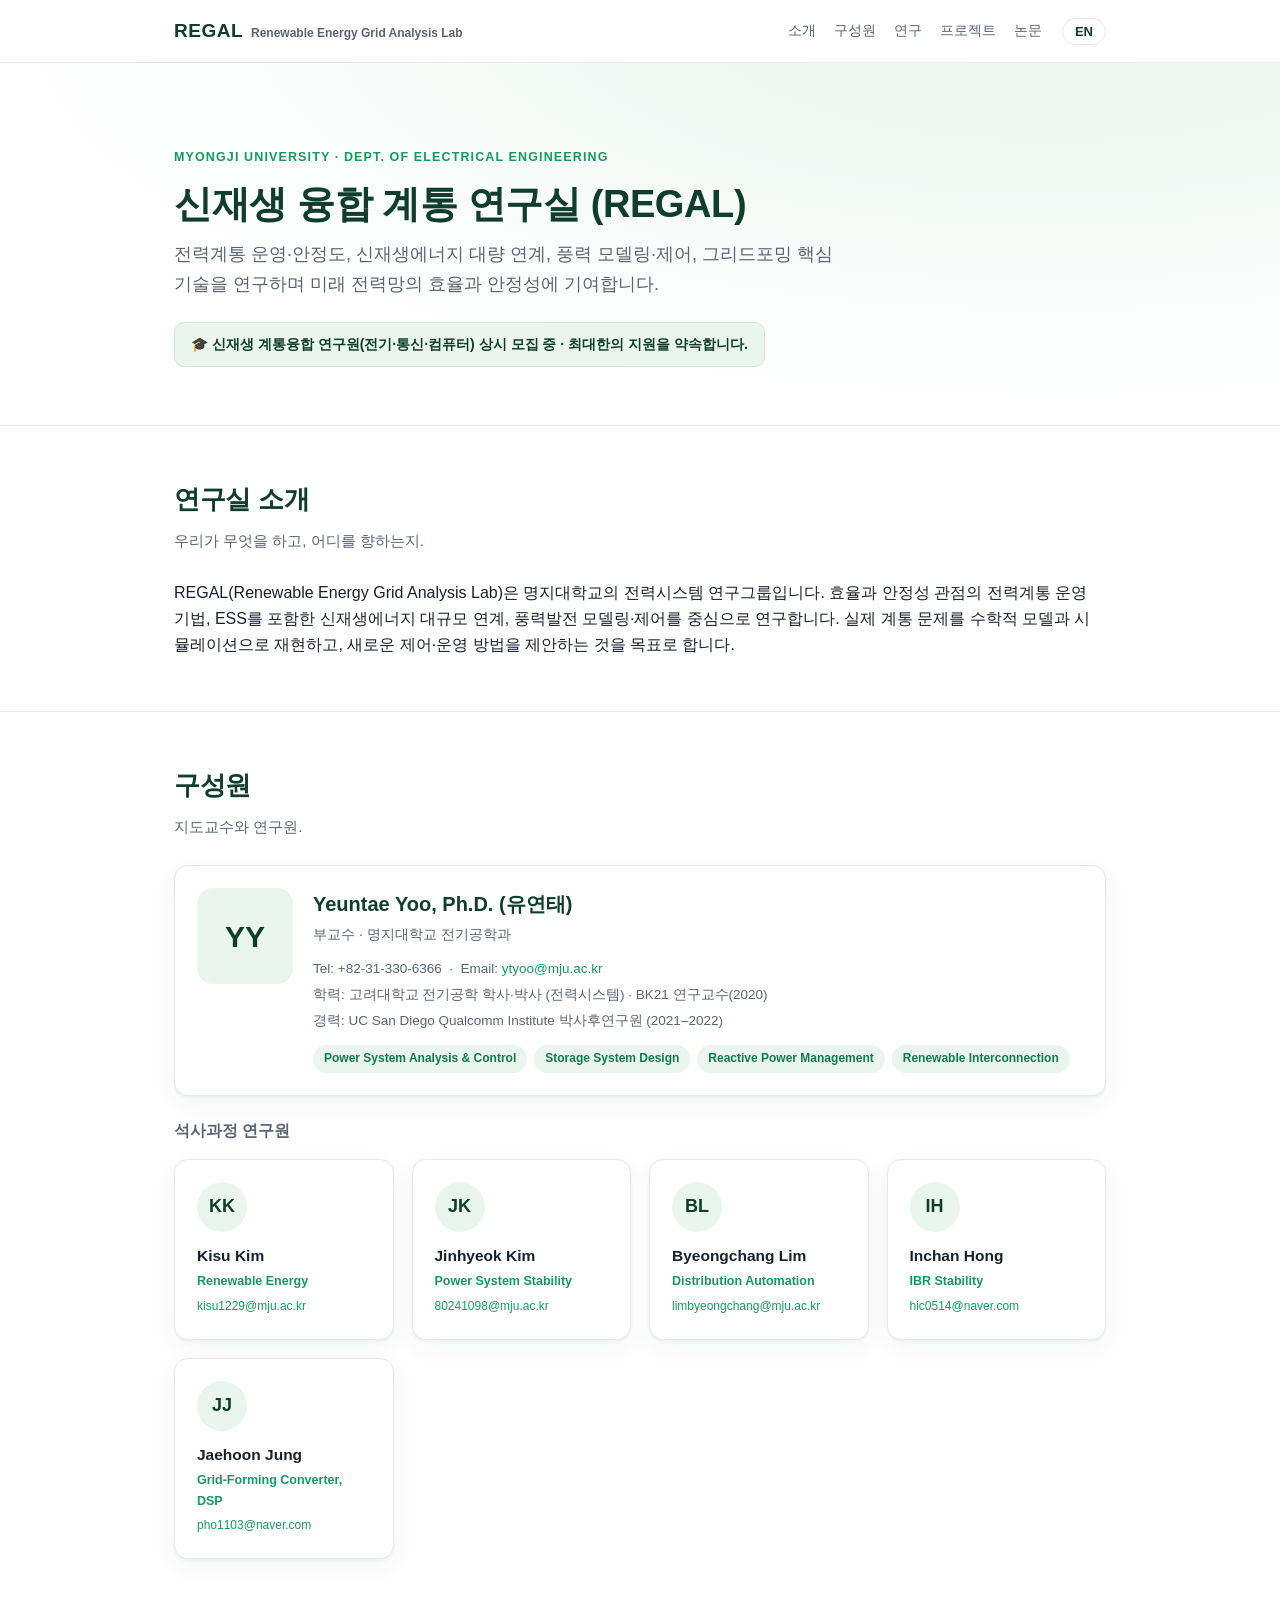
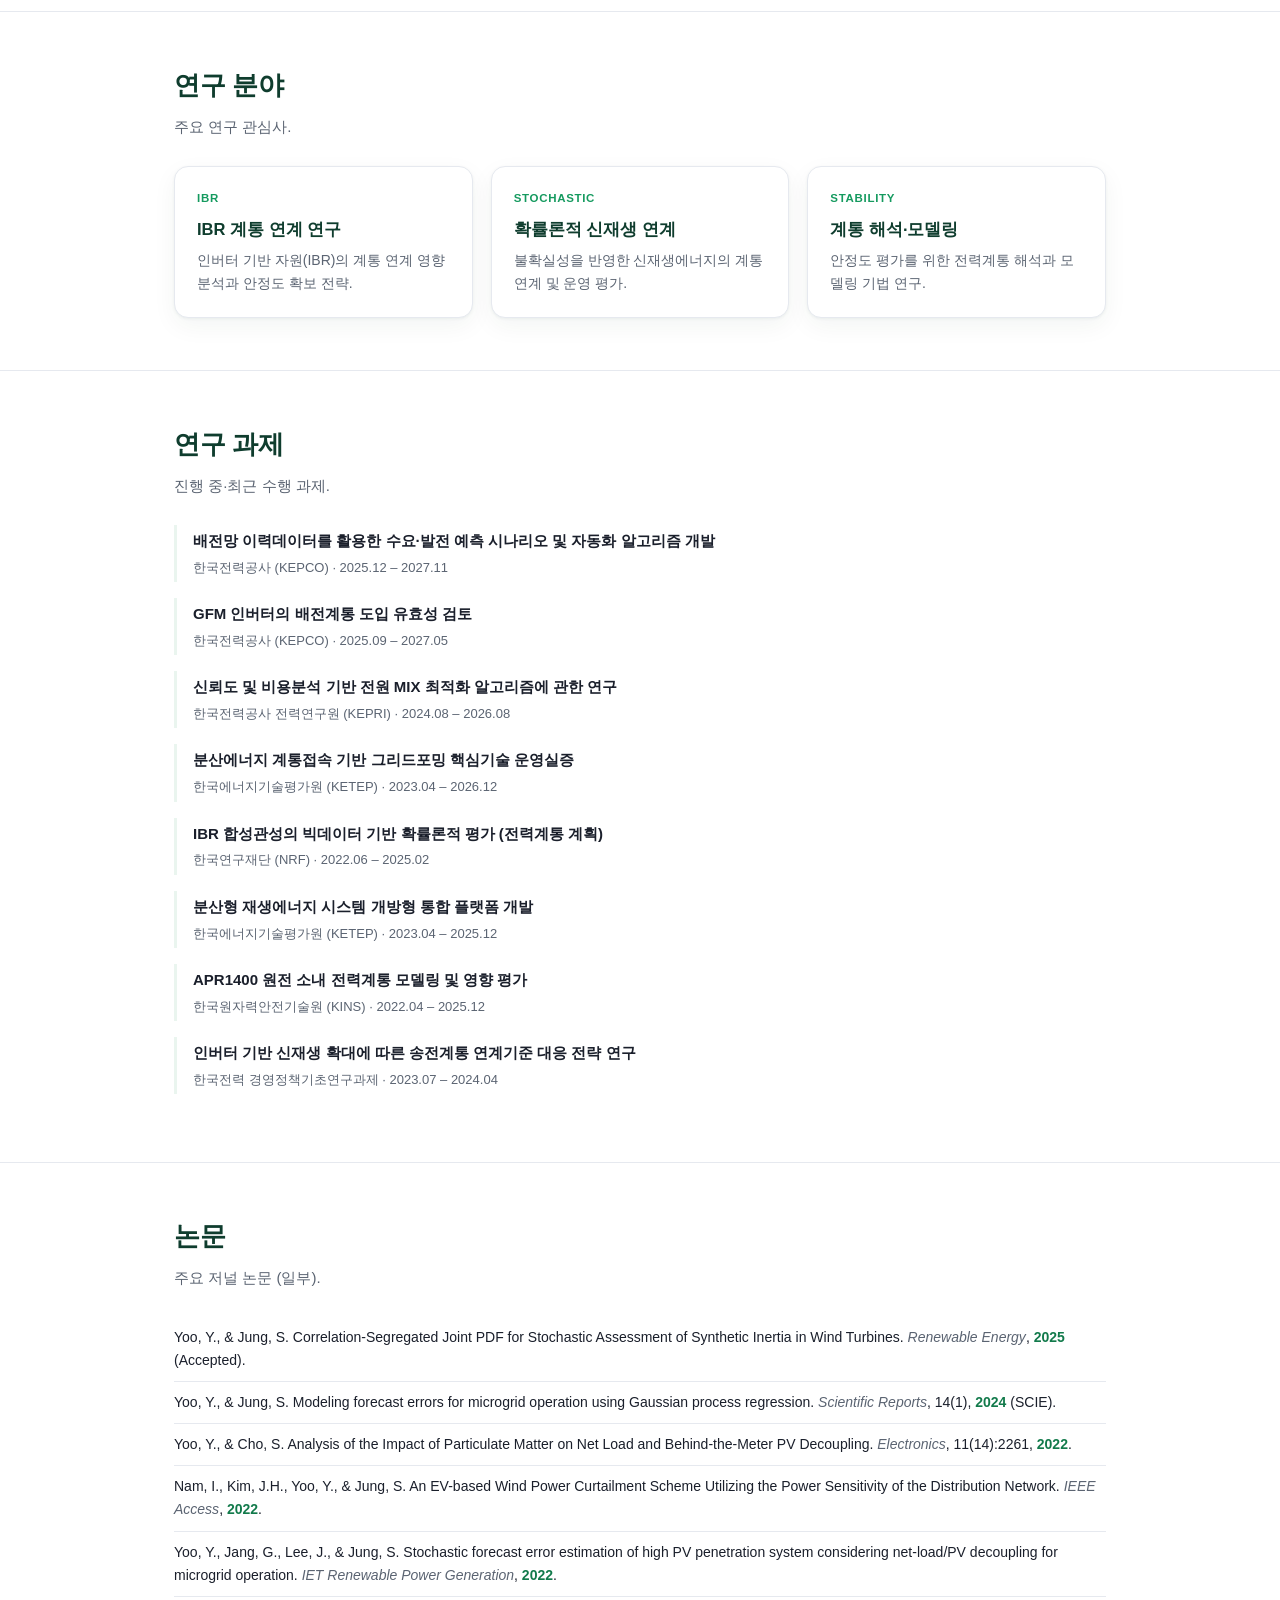
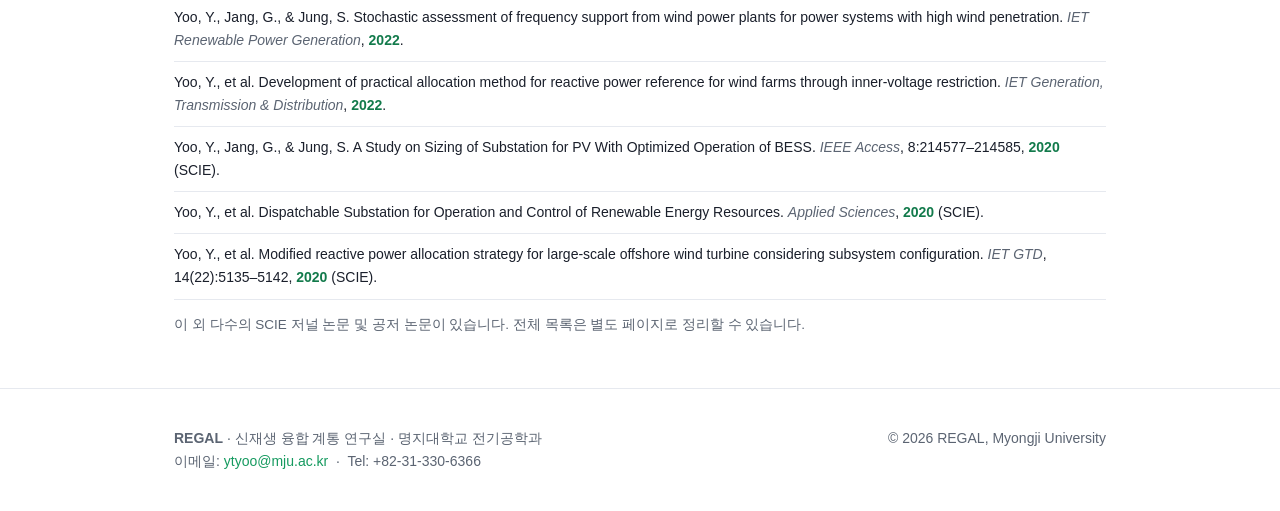
==== index.html @ fab3a069 "Add files via upload" ====
<!DOCTYPE html>
<html lang="ko">
<head>
<meta charset="UTF-8">
<meta name="viewport" content="width=device-width, initial-scale=1.0">
<title>REGAL · Renewable Energy Grid Analysis Lab</title>
<meta name="description" content="Renewable Energy Grid Analysis Laboratory (REGAL), Myongji University — power system stability, renewable integration, grid-forming converters.">
<style>
  :root{
    --bg:#ffffff; --fg:#1a1f2b; --muted:#5b6472; --line:#e6e9ef;
    --brand:#0f3d2e; --brand2:#127a4b; --brand-soft:#eaf5ef; --accent:#159a5f;
    --card:#ffffff; --shadow:0 1px 3px rgba(15,61,46,.06),0 8px 24px rgba(15,61,46,.05);
    --max:980px;
  }
  *{box-sizing:border-box;margin:0;padding:0}
  html{scroll-behavior:smooth}
  body{font-family:-apple-system,BlinkMacSystemFont,"Segoe UI","Noto Sans KR",Roboto,sans-serif;
    color:var(--fg);background:var(--bg);line-height:1.65;-webkit-font-smoothing:antialiased}
  a{color:var(--accent);text-decoration:none}
  a:hover{text-decoration:underline}
  .wrap{max-width:var(--max);margin:0 auto;padding:0 24px}

  header{position:sticky;top:0;z-index:20;background:rgba(255,255,255,.92);
    backdrop-filter:saturate(180%) blur(10px);border-bottom:1px solid var(--line)}
  .nav{display:flex;align-items:center;gap:20px;height:62px}
  .brand{font-weight:800;color:var(--brand);font-size:19px;letter-spacing:.5px;margin-right:auto}
  .brand small{font-weight:600;color:var(--muted);font-size:12px;letter-spacing:0;margin-left:8px}
  .nav a.link{color:var(--muted);font-size:14px;font-weight:500}
  .nav a.link:hover{color:var(--brand);text-decoration:none}
  .langbtn{border:1px solid var(--line);background:#fff;border-radius:20px;
    padding:5px 12px;font-size:13px;font-weight:700;color:var(--brand);cursor:pointer}
  .langbtn:hover{background:var(--brand-soft)}
  .menu-links{display:flex;gap:18px;align-items:center}
  @media(max-width:720px){.menu-links{display:none}.brand small{display:none}}

  .hero{padding:80px 0 58px;background:
     radial-gradient(1100px 420px at 82% -60px,var(--brand-soft),transparent)}
  .hero h1{font-size:38px;line-height:1.18;letter-spacing:-.4px;color:var(--brand);margin-bottom:14px}
  .hero p.lead{font-size:18px;color:var(--muted);max-width:660px}
  .hero .kicker{display:inline-block;font-size:12.5px;font-weight:800;letter-spacing:.09em;
    text-transform:uppercase;color:var(--accent);margin-bottom:14px}
  .recruit{margin-top:22px;display:inline-block;background:var(--brand-soft);color:var(--brand);
    border:1px solid #cfe8db;border-radius:10px;padding:10px 16px;font-size:14px;font-weight:600}

  section{padding:52px 0;border-top:1px solid var(--line)}
  section h2{font-size:26px;letter-spacing:-.3px;color:var(--brand);margin-bottom:8px}
  section .sub{color:var(--muted);margin-bottom:26px;font-size:15px}

  .grid{display:grid;gap:18px}
  .card{background:var(--card);border:1px solid var(--line);border-radius:14px;
    padding:22px;box-shadow:var(--shadow)}

  /* Professor */
  .prof{display:grid;grid-template-columns:96px 1fr;gap:20px;align-items:start}
  .prof .ava{width:96px;height:96px;border-radius:16px;background:var(--brand-soft);
    display:flex;align-items:center;justify-content:center;font-weight:800;color:var(--brand);font-size:30px}
  .prof h3{font-size:20px;color:var(--brand)}
  .prof .pos{color:var(--muted);font-size:14px;margin:2px 0 10px}
  .prof .meta{font-size:13.5px;color:var(--muted);line-height:1.9}
  .chips{margin-top:12px;display:flex;flex-wrap:wrap;gap:7px}
  .chip{font-size:12px;background:var(--brand-soft);color:var(--brand2);border-radius:20px;padding:4px 11px;font-weight:600}
  @media(max-width:560px){.prof{grid-template-columns:1fr}}

  /* Members */
  .members{grid-template-columns:repeat(auto-fill,minmax(200px,1fr))}
  .mcard .av{width:50px;height:50px;border-radius:50%;background:var(--brand-soft);
    display:flex;align-items:center;justify-content:center;font-weight:700;color:var(--brand);font-size:18px;margin-bottom:11px}
  .mcard .name{font-weight:700;font-size:15.5px}
  .mcard .role{color:var(--accent);font-size:12.5px;margin-top:3px;font-weight:600}
  .mcard .mail{font-size:12px;color:var(--muted);margin-top:5px;word-break:break-all}

  /* Research */
  .research{grid-template-columns:repeat(auto-fill,minmax(280px,1fr))}
  .rc .tag{font-size:11.5px;font-weight:800;color:var(--accent);text-transform:uppercase;letter-spacing:.06em}
  .rc h3{font-size:16.5px;margin:8px 0 6px;color:var(--brand)}
  .rc p{font-size:14px;color:var(--muted)}

  /* Projects */
  .proj{border-left:3px solid var(--brand-soft);padding:4px 0 4px 16px;margin-bottom:16px}
  .proj:hover{border-left-color:var(--accent)}
  .proj .t{font-weight:600;font-size:15px}
  .proj .m{font-size:13px;color:var(--muted);margin-top:3px}

  /* Publications */
  .pub{padding:9px 0;border-bottom:1px solid var(--line);font-size:14px;color:var(--fg)}
  .pub:last-child{border-bottom:none}
  .pub .v{color:var(--muted);font-style:italic}
  .pub .yr{color:var(--brand2);font-weight:700}
  .more{margin-top:14px;font-size:13.5px;color:var(--muted)}

  footer{border-top:1px solid var(--line);padding:38px 0;color:var(--muted);font-size:14px}
  footer .row{display:flex;gap:12px;flex-wrap:wrap;justify-content:space-between}

  [data-en]{display:none}
  html[lang="en"] [data-ko]{display:none}
  html[lang="en"] [data-en]{display:block}
  html[lang="en"] span[data-en],html[lang="en"] a[data-en]{display:inline}
</style>
</head>
<body>
<header>
  <div class="wrap nav">
    <span class="brand">REGAL<small>Renewable Energy Grid Analysis Lab</small></span>
    <nav class="menu-links">
      <a class="link" href="#about"><span data-ko>소개</span><span data-en>About</span></a>
      <a class="link" href="#people"><span data-ko>구성원</span><span data-en>People</span></a>
      <a class="link" href="#research"><span data-ko>연구</span><span data-en>Research</span></a>
      <a class="link" href="#projects"><span data-ko>프로젝트</span><span data-en>Projects</span></a>
      <a class="link" href="#pubs"><span data-ko>논문</span><span data-en>Publications</span></a>
    </nav>
    <button class="langbtn" id="lang" onclick="toggleLang()">EN</button>
  </div>
</header>

<!-- HERO -->
<div class="hero">
  <div class="wrap">
    <span class="kicker">Myongji University · Dept. of Electrical Engineering</span>
    <h1>
      <span data-ko>신재생 융합 계통 연구실 (REGAL)</span>
      <span data-en>Renewable Energy Grid Analysis Lab (REGAL)</span>
    </h1>
    <p class="lead">
      <span data-ko>전력계통 운영·안정도, 신재생에너지 대량 연계, 풍력 모델링·제어, 그리드포밍
        핵심기술을 연구하며 미래 전력망의 효율과 안정성에 기여합니다.</span>
      <span data-en>We advance the efficiency and stability of future power grids through research on
        power-system operation and stability, large-scale renewable integration, wind-farm modeling
        and control, and grid-forming technology.</span>
    </p>
    <div class="recruit">
      <span data-ko>🎓 신재생 계통융합 연구원(전기·통신·컴퓨터) 상시 모집 중 · 최대한의 지원을 약속합니다.</span>
      <span data-en>🎓 We continuously recruit researchers (electrical, telecommunications, computer) and promise maximum support.</span>
    </div>
  </div>
</div>

<!-- ABOUT -->
<section id="about">
  <div class="wrap">
    <h2><span data-ko>연구실 소개</span><span data-en>About REGAL</span></h2>
    <p class="sub" data-ko>우리가 무엇을 하고, 어디를 향하는지.</p>
    <p class="sub" data-en>What we do and where we are headed.</p>
    <p data-ko>REGAL(Renewable Energy Grid Analysis Lab)은 명지대학교의 전력시스템 연구그룹입니다.
      효율과 안정성 관점의 전력계통 운영 기법, ESS를 포함한 신재생에너지 대규모 연계, 풍력발전 모델링·제어를
      중심으로 연구합니다. 실제 계통 문제를 수학적 모델과 시뮬레이션으로 재현하고, 새로운 제어·운영 방법을
      제안하는 것을 목표로 합니다.</p>
    <p data-en>REGAL (Renewable Energy Grid Analysis Lab) is a power-system research group at Myongji
      University. Our research spans power-system operation schemes for efficiency and stability,
      large-scale integration of renewable energy including storage devices (ESS), and wind-farm
      modeling and control. We reproduce real-grid problems through mathematical models and
      simulation and propose new control and operation methods.</p>
  </div>
</section>

<!-- PEOPLE -->
<section id="people">
  <div class="wrap">
    <h2><span data-ko>구성원</span><span data-en>People</span></h2>
    <p class="sub" data-ko>지도교수와 연구원.</p>
    <p class="sub" data-en>Principal investigator and researchers.</p>

    <div class="card" style="margin-bottom:22px">
      <div class="prof">
        <div class="ava">YY</div>
        <div>
          <h3>Yeuntae Yoo, Ph.D. <span data-ko>(유연태)</span></h3>
          <div class="pos"><span data-ko>부교수 · 명지대학교 전기공학과</span><span data-en>Associate Professor · Dept. of Electrical Engineering, Myongji University</span></div>
          <div class="meta">
            Tel: +82-31-330-6366 &nbsp;·&nbsp; Email: <a href="mailto:ytyoo@mju.ac.kr">ytyoo@mju.ac.kr</a><br>
            <span data-ko>학력: 고려대학교 전기공학 학사·박사 (전력시스템) · BK21 연구교수(2020)</span>
            <span data-en>Education: B.S. &amp; Ph.D. in Electrical Engineering (Power Systems), Korea University · Research Professor, BK21 (2020)</span><br>
            <span data-ko>경력: UC San Diego Qualcomm Institute 박사후연구원 (2021–2022)</span>
            <span data-en>Experience: Postdoctoral Researcher, Qualcomm Institute, UC San Diego (2021–2022)</span>
          </div>
          <div class="chips">
            <span class="chip">Power System Analysis &amp; Control</span>
            <span class="chip">Storage System Design</span>
            <span class="chip">Reactive Power Management</span>
            <span class="chip">Renewable Interconnection</span>
          </div>
        </div>
      </div>
    </div>

    <h3 style="font-size:16px;color:var(--muted);margin:6px 0 14px;font-weight:600">
      <span data-ko>석사과정 연구원</span><span data-en>Master's Course Students</span></h3>
    <div class="grid members">
      <div class="card mcard">
        <div class="av">KK</div><div class="name">Kisu Kim</div>
        <div class="role">Renewable Energy</div>
        <div class="mail"><a href="mailto:kisu1229@mju.ac.kr">kisu1229@mju.ac.kr</a></div>
      </div>
      <div class="card mcard">
        <div class="av">JK</div><div class="name">Jinhyeok Kim</div>
        <div class="role">Power System Stability</div>
        <div class="mail"><a href="mailto:80241098@mju.ac.kr">80241098@mju.ac.kr</a></div>
      </div>
      <div class="card mcard">
        <div class="av">BL</div><div class="name">Byeongchang Lim</div>
        <div class="role">Distribution Automation</div>
        <div class="mail"><a href="mailto:limbyeongchang@mju.ac.kr">limbyeongchang@mju.ac.kr</a></div>
      </div>
      <div class="card mcard">
        <div class="av">IH</div><div class="name">Inchan Hong</div>
        <div class="role">IBR Stability</div>
        <div class="mail"><a href="mailto:hic0514@naver.com">hic0514@naver.com</a></div>
      </div>
      <div class="card mcard">
        <div class="av">JJ</div><div class="name">Jaehoon Jung</div>
        <div class="role">Grid-Forming Converter, DSP</div>
        <div class="mail"><a href="mailto:pho1103@naver.com">pho1103@naver.com</a></div>
      </div>
    </div>
  </div>
</section>

<!-- RESEARCH -->
<section id="research">
  <div class="wrap">
    <h2><span data-ko>연구 분야</span><span data-en>Research</span></h2>
    <p class="sub" data-ko>주요 연구 관심사.</p>
    <p class="sub" data-en>Key research interests.</p>
    <div class="grid research">
      <div class="card rc">
        <div class="tag">IBR</div>
        <h3><span data-ko>IBR 계통 연계 연구</span><span data-en>IBR Grid Integration Study</span></h3>
        <p data-ko>인버터 기반 자원(IBR)의 계통 연계 영향 분석과 안정도 확보 전략.</p>
        <p data-en>Impact analysis and stability strategies for inverter-based resource (IBR) grid integration.</p>
      </div>
      <div class="card rc">
        <div class="tag">Stochastic</div>
        <h3><span data-ko>확률론적 신재생 연계</span><span data-en>Stochastic Renewable Integration</span></h3>
        <p data-ko>불확실성을 반영한 신재생에너지의 계통 연계 및 운영 평가.</p>
        <p data-en>Stochastic integration and operational assessment of renewables under uncertainty.</p>
      </div>
      <div class="card rc">
        <div class="tag">Stability</div>
        <h3><span data-ko>계통 해석·모델링</span><span data-en>System Analysis &amp; Modeling</span></h3>
        <p data-ko>안정도 평가를 위한 전력계통 해석과 모델링 기법 연구.</p>
        <p data-en>Power-system analysis and modeling for stability assessment.</p>
      </div>
    </div>
  </div>
</section>

<!-- PROJECTS -->
<section id="projects">
  <div class="wrap">
    <h2><span data-ko>연구 과제</span><span data-en>Research Projects</span></h2>
    <p class="sub" data-ko>진행 중·최근 수행 과제.</p>
    <p class="sub" data-en>Ongoing and recent projects.</p>

    <div class="proj"><div class="t"><span data-ko>배전망 이력데이터를 활용한 수요·발전 예측 시나리오 및 자동화 알고리즘 개발</span><span data-en>Demand/generation forecasting scenarios and automation algorithms using distribution-grid historical data</span></div><div class="m">한국전력공사 (KEPCO) · 2025.12 – 2027.11</div></div>
    <div class="proj"><div class="t"><span data-ko>GFM 인버터의 배전계통 도입 유효성 검토</span><span data-en>Feasibility study of grid-forming (GFM) inverter deployment in distribution systems</span></div><div class="m">한국전력공사 (KEPCO) · 2025.09 – 2027.05</div></div>
    <div class="proj"><div class="t"><span data-ko>신뢰도 및 비용분석 기반 전원 MIX 최적화 알고리즘에 관한 연구</span><span data-en>Power-mix optimization algorithm based on reliability and cost analysis</span></div><div class="m">한국전력공사 전력연구원 (KEPRI) · 2024.08 – 2026.08</div></div>
    <div class="proj"><div class="t"><span data-ko>분산에너지 계통접속 기반 그리드포밍 핵심기술 운영실증</span><span data-en>Operational demonstration of grid-forming core technology for distributed-energy grid connection</span></div><div class="m">한국에너지기술평가원 (KETEP) · 2023.04 – 2026.12</div></div>
    <div class="proj"><div class="t"><span data-ko>IBR 합성관성의 빅데이터 기반 확률론적 평가 (전력계통 계획)</span><span data-en>Big-data-based stochastic assessment of synthetic inertia by IBR for power-system planning</span></div><div class="m">한국연구재단 (NRF) · 2022.06 – 2025.02</div></div>
    <div class="proj"><div class="t"><span data-ko>분산형 재생에너지 시스템 개방형 통합 플랫폼 개발</span><span data-en>Development of an open integrated platform for distributed renewable-energy systems</span></div><div class="m">한국에너지기술평가원 (KETEP) · 2023.04 – 2025.12</div></div>
    <div class="proj"><div class="t"><span data-ko>APR1400 원전 소내 전력계통 모델링 및 영향 평가</span><span data-en>Modeling and impact assessment of the on-site power system in the APR1400 nuclear power plant</span></div><div class="m">한국원자력안전기술원 (KINS) · 2022.04 – 2025.12</div></div>
    <div class="proj"><div class="t"><span data-ko>인버터 기반 신재생 확대에 따른 송전계통 연계기준 대응 전략 연구</span><span data-en>Response strategy for transmission-grid interconnection standards under expanding inverter-based renewables</span></div><div class="m">한국전력 경영정책기초연구과제 · 2023.07 – 2024.04</div></div>
  </div>
</section>

<!-- PUBLICATIONS -->
<section id="pubs">
  <div class="wrap">
    <h2><span data-ko>논문</span><span data-en>Publications</span></h2>
    <p class="sub" data-ko>주요 저널 논문 (일부).</p>
    <p class="sub" data-en>Selected journal publications.</p>

    <div class="pub">Yoo, Y., &amp; Jung, S. Correlation-Segregated Joint PDF for Stochastic Assessment of Synthetic Inertia in Wind Turbines. <span class="v">Renewable Energy</span>, <span class="yr">2025</span> (Accepted).</div>
    <div class="pub">Yoo, Y., &amp; Jung, S. Modeling forecast errors for microgrid operation using Gaussian process regression. <span class="v">Scientific Reports</span>, 14(1), <span class="yr">2024</span> (SCIE).</div>
    <div class="pub">Yoo, Y., &amp; Cho, S. Analysis of the Impact of Particulate Matter on Net Load and Behind-the-Meter PV Decoupling. <span class="v">Electronics</span>, 11(14):2261, <span class="yr">2022</span>.</div>
    <div class="pub">Nam, I., Kim, J.H., Yoo, Y., &amp; Jung, S. An EV-based Wind Power Curtailment Scheme Utilizing the Power Sensitivity of the Distribution Network. <span class="v">IEEE Access</span>, <span class="yr">2022</span>.</div>
    <div class="pub">Yoo, Y., Jang, G., Lee, J., &amp; Jung, S. Stochastic forecast error estimation of high PV penetration system considering net-load/PV decoupling for microgrid operation. <span class="v">IET Renewable Power Generation</span>, <span class="yr">2022</span>.</div>
    <div class="pub">Yoo, Y., Jang, G., &amp; Jung, S. Stochastic assessment of frequency support from wind power plants for power systems with high wind penetration. <span class="v">IET Renewable Power Generation</span>, <span class="yr">2022</span>.</div>
    <div class="pub">Yoo, Y., et al. Development of practical allocation method for reactive power reference for wind farms through inner-voltage restriction. <span class="v">IET Generation, Transmission &amp; Distribution</span>, <span class="yr">2022</span>.</div>
    <div class="pub">Yoo, Y., Jang, G., &amp; Jung, S. A Study on Sizing of Substation for PV With Optimized Operation of BESS. <span class="v">IEEE Access</span>, 8:214577–214585, <span class="yr">2020</span> (SCIE).</div>
    <div class="pub">Yoo, Y., et al. Dispatchable Substation for Operation and Control of Renewable Energy Resources. <span class="v">Applied Sciences</span>, <span class="yr">2020</span> (SCIE).</div>
    <div class="pub">Yoo, Y., et al. Modified reactive power allocation strategy for large-scale offshore wind turbine considering subsystem configuration. <span class="v">IET GTD</span>, 14(22):5135–5142, <span class="yr">2020</span> (SCIE).</div>

    <p class="more">
      <span data-ko>이 외 다수의 SCIE 저널 논문 및 공저 논문이 있습니다. 전체 목록은 별도 페이지로 정리할 수 있습니다.</span>
      <span data-en>Additional SCIE journal papers and co-authored works are available; a full list can be provided on a separate page.</span>
    </p>
  </div>
</section>

<footer>
  <div class="wrap row">
    <div>
      <strong>REGAL</strong> · <span data-ko>신재생 융합 계통 연구실 · 명지대학교 전기공학과</span><span data-en>Renewable Energy Grid Analysis Lab · Dept. of Electrical Engineering, Myongji University</span><br>
      <span data-ko>이메일</span><span data-en>Email</span>: <a href="mailto:ytyoo@mju.ac.kr">ytyoo@mju.ac.kr</a> &nbsp;·&nbsp; Tel: +82-31-330-6366
    </div>
    <div>© <span id="year"></span> REGAL, Myongji University</div>
  </div>
</footer>

<script>
  document.getElementById('year').textContent = new Date().getFullYear();
  function toggleLang(){
    var html=document.documentElement;
    var en = html.getAttribute('lang')==='en';
    html.setAttribute('lang', en?'ko':'en');
    document.getElementById('lang').textContent = en?'EN':'KO';
  }
</script>
</body>
</html>
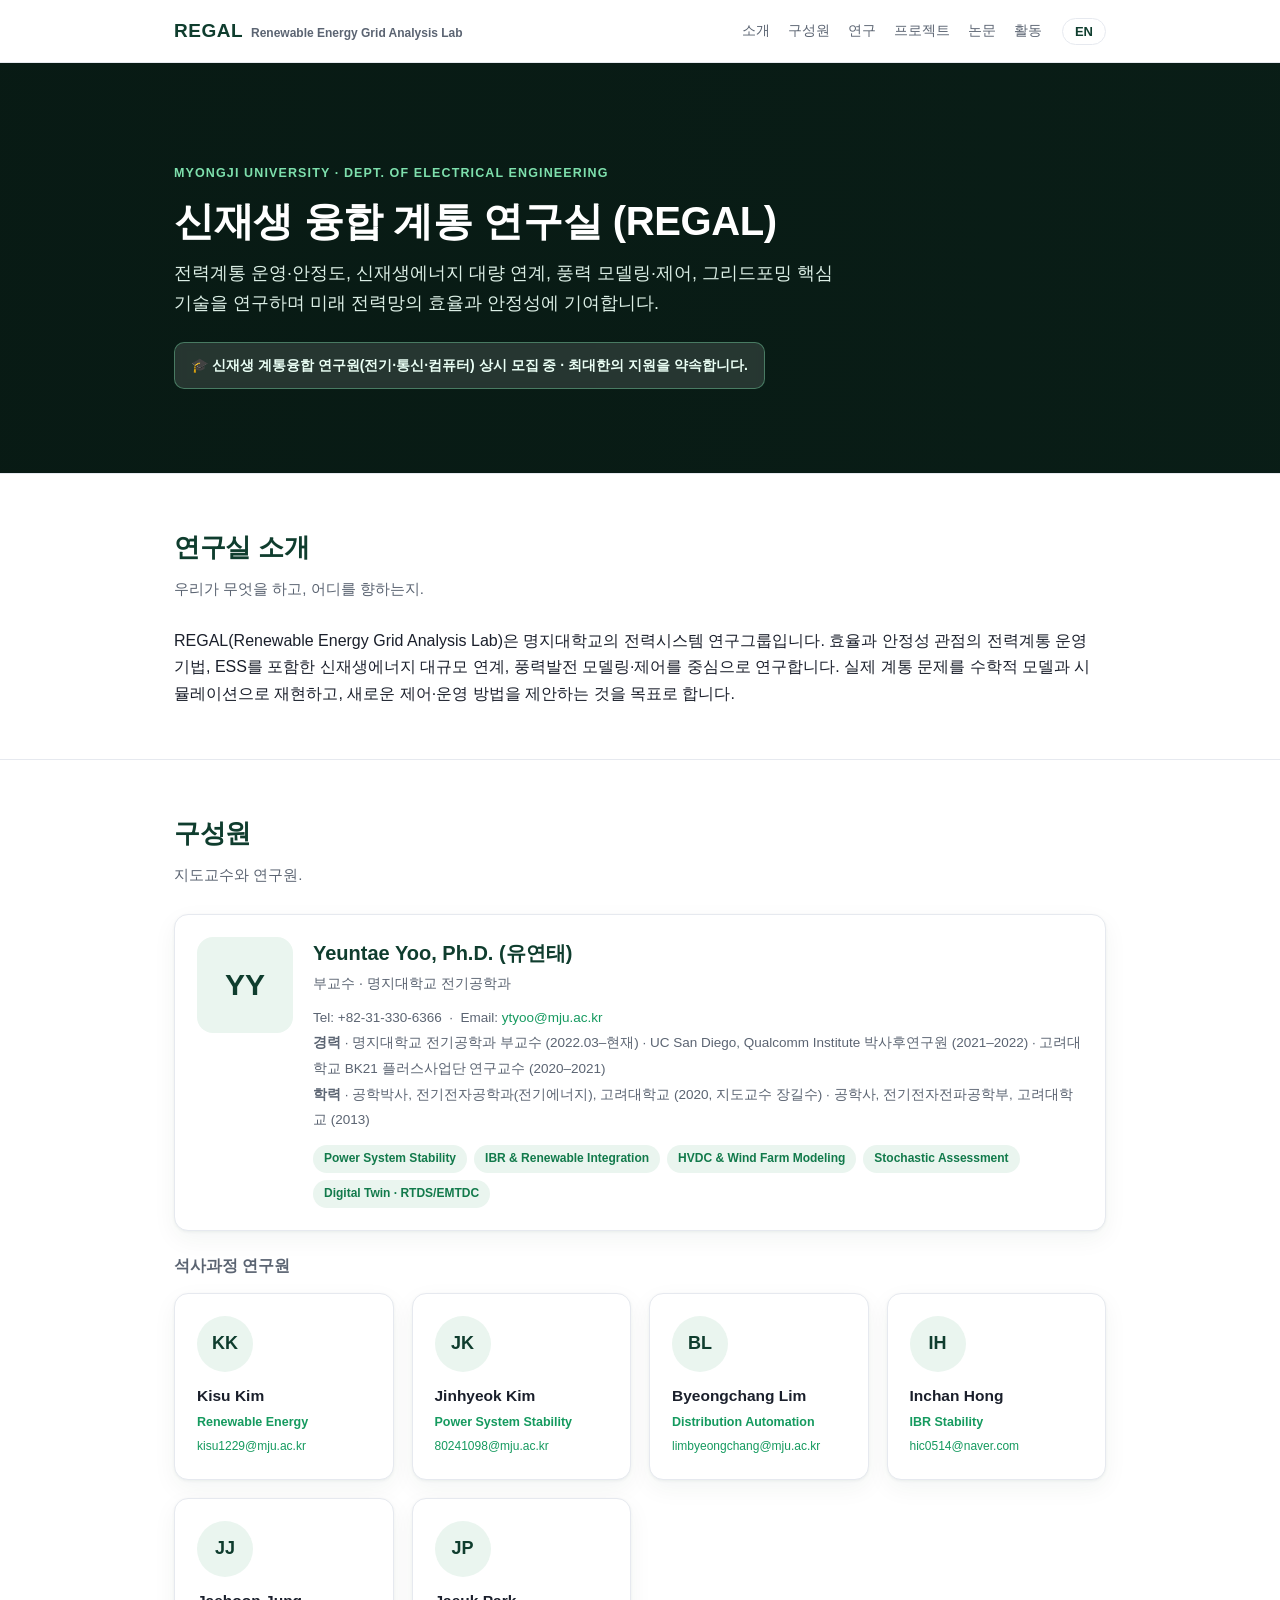
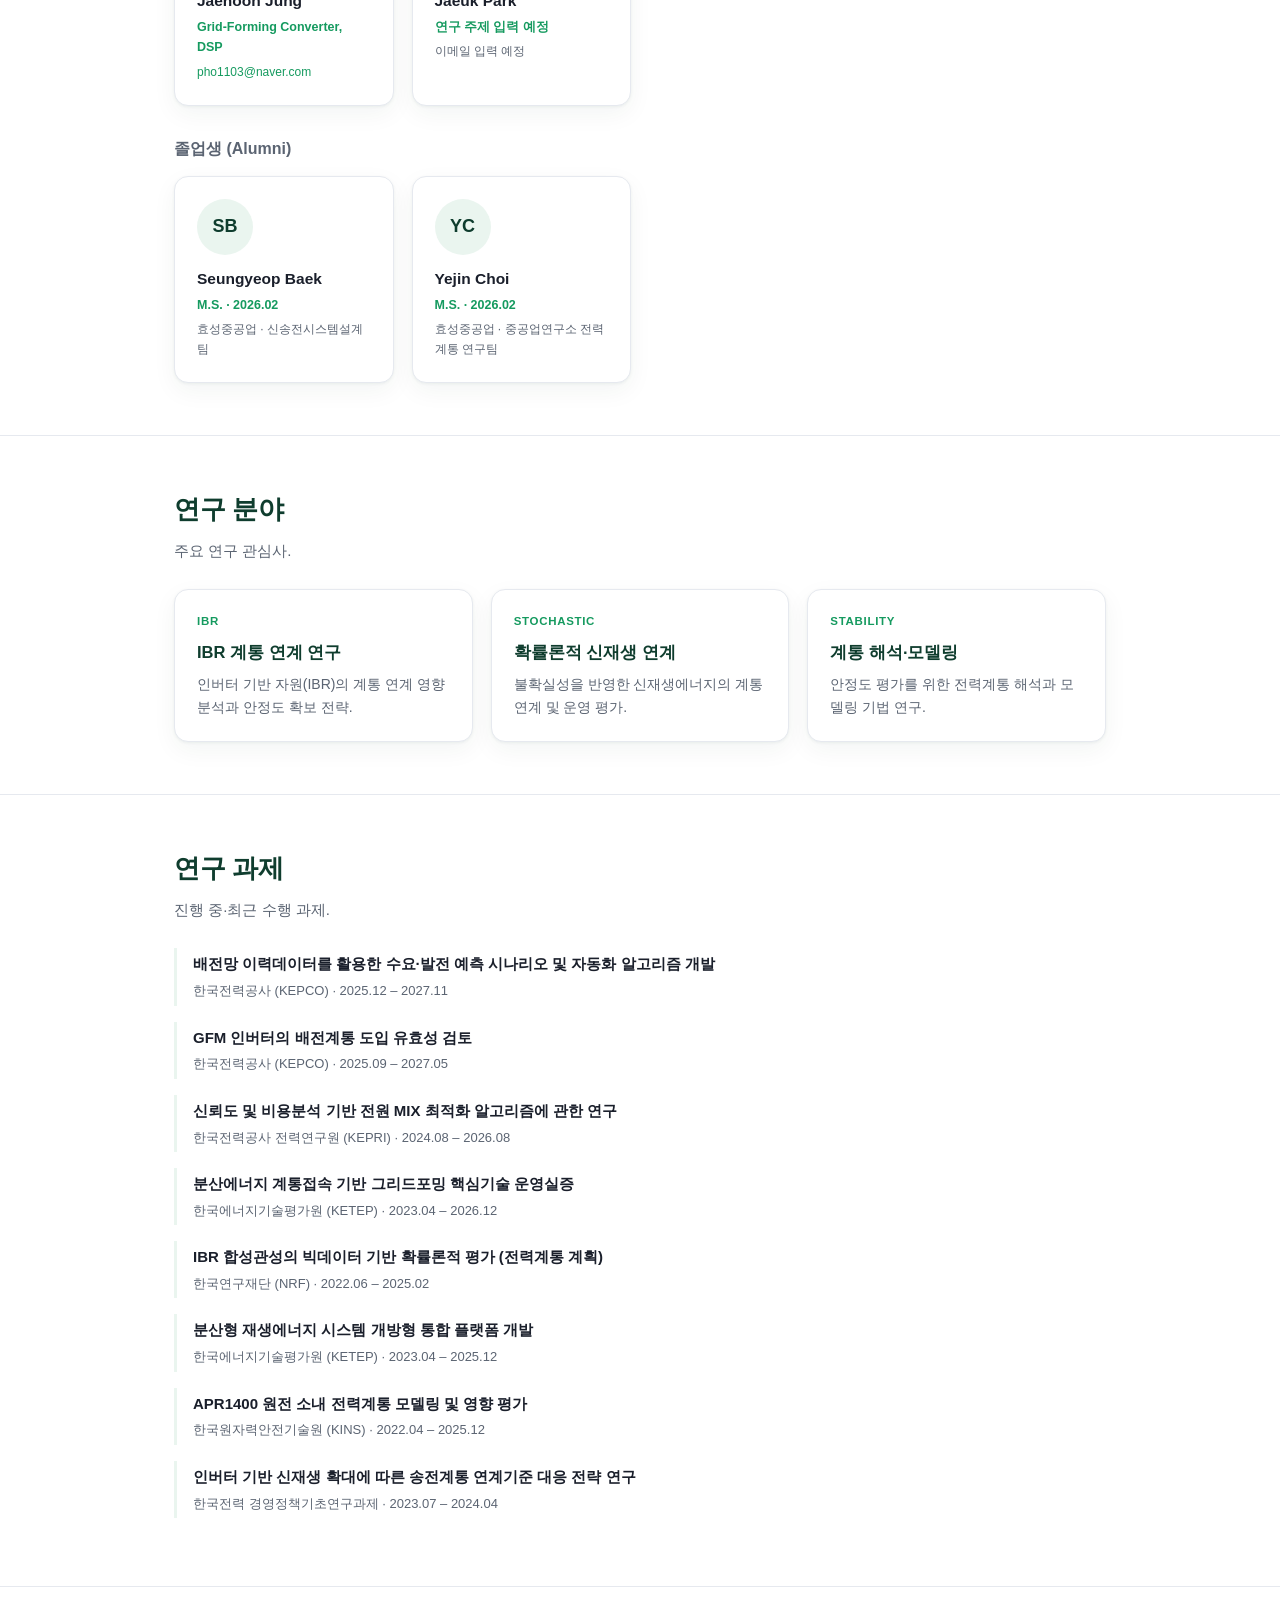
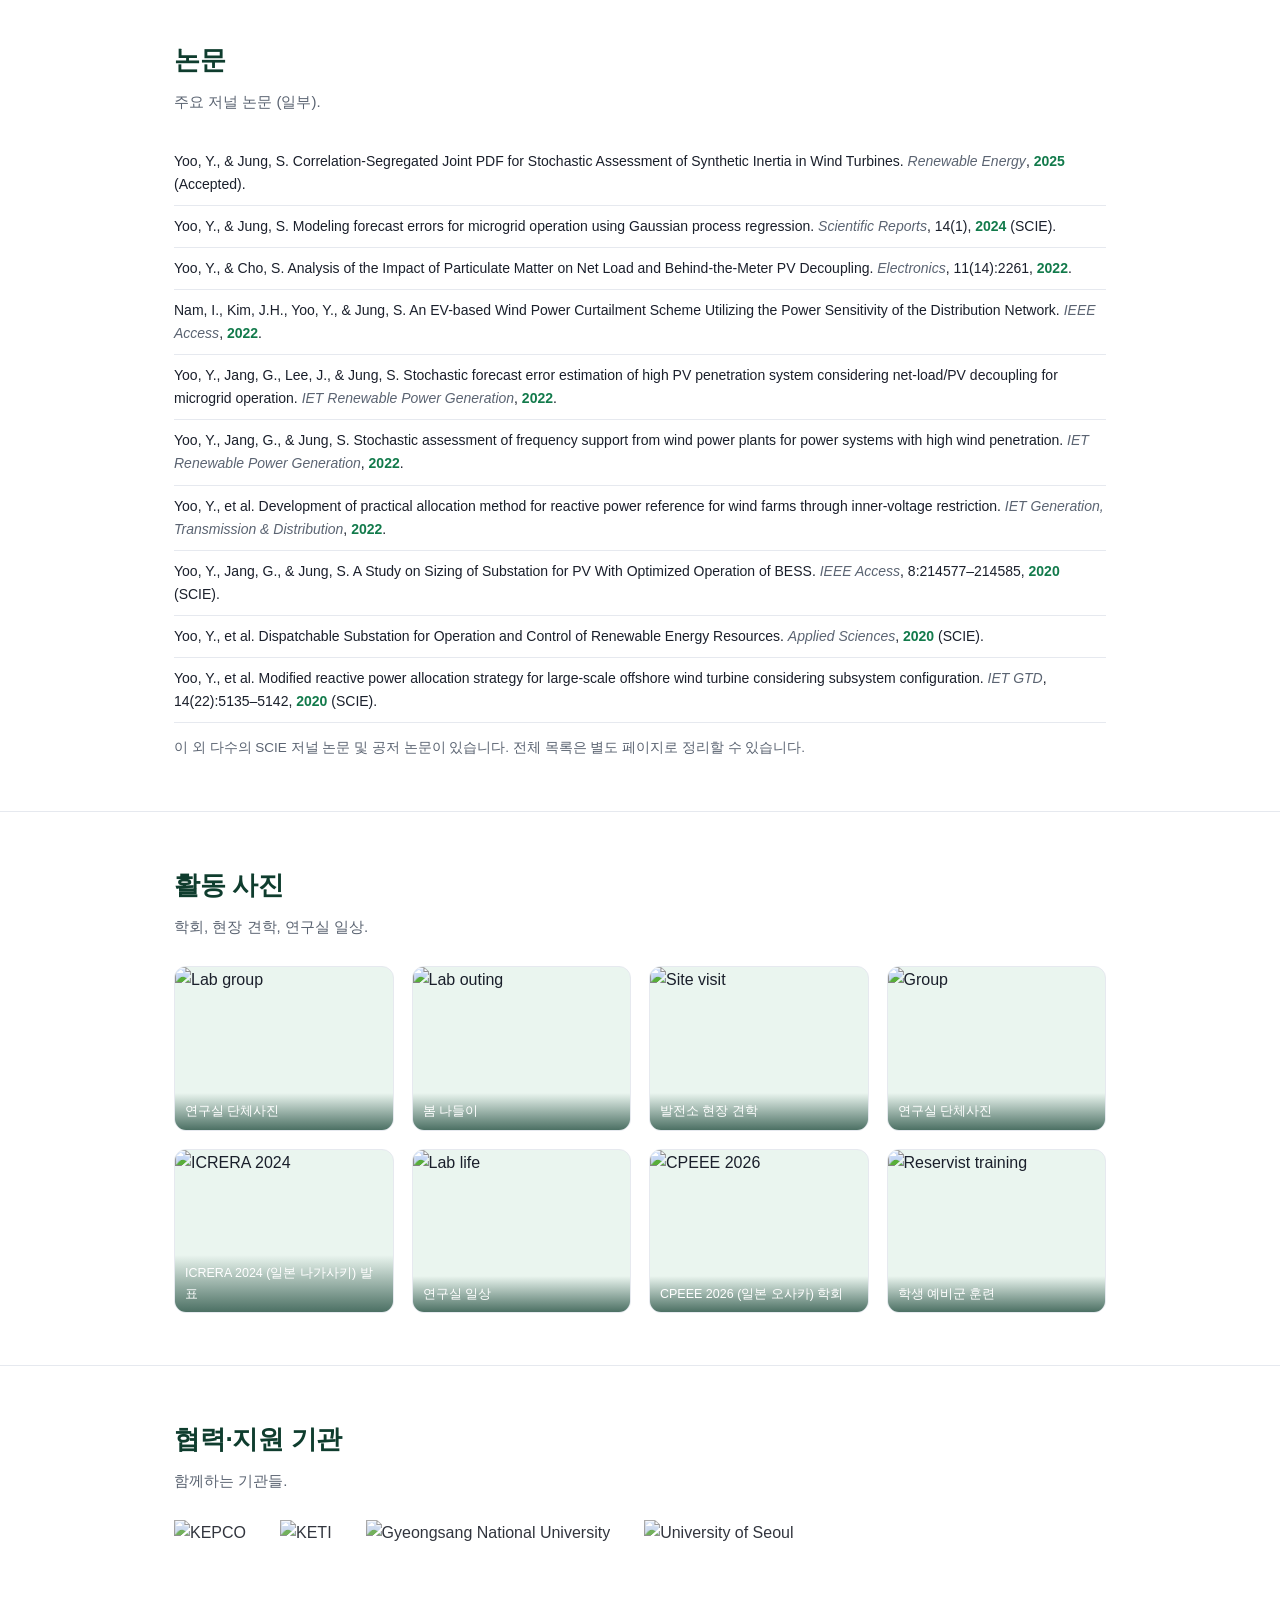
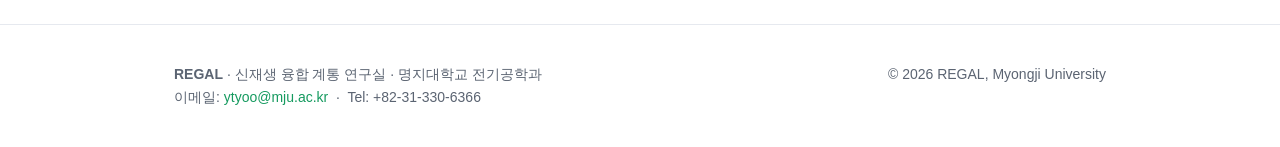
==== commit c22f84fb: "Add files via upload" ====
--- a/index.html
+++ b/index.html
@@ -33,14 +33,18 @@
   .menu-links{display:flex;gap:18px;align-items:center}
   @media(max-width:720px){.menu-links{display:none}.brand small{display:none}}
 
-  .hero{padding:80px 0 58px;background:
-     radial-gradient(1100px 420px at 82% -60px,var(--brand-soft),transparent)}
-  .hero h1{font-size:38px;line-height:1.18;letter-spacing:-.4px;color:var(--brand);margin-bottom:14px}
-  .hero p.lead{font-size:18px;color:var(--muted);max-width:660px}
+  .hero{position:relative;padding:96px 0 84px;overflow:hidden;
+    background:#0a1f18 url("images/hero.jpg") center 30%/cover no-repeat}
+  .hero::before{content:"";position:absolute;inset:0;
+    background:linear-gradient(90deg,rgba(8,26,20,.92),rgba(8,26,20,.66) 55%,rgba(8,26,20,.35))}
+  .hero .wrap{position:relative}
+  .hero h1{font-size:40px;line-height:1.18;letter-spacing:-.4px;color:#fff;margin-bottom:14px}
+  .hero p.lead{font-size:18px;color:#dcefe6;max-width:660px}
   .hero .kicker{display:inline-block;font-size:12.5px;font-weight:800;letter-spacing:.09em;
-    text-transform:uppercase;color:var(--accent);margin-bottom:14px}
-  .recruit{margin-top:22px;display:inline-block;background:var(--brand-soft);color:var(--brand);
-    border:1px solid #cfe8db;border-radius:10px;padding:10px 16px;font-size:14px;font-weight:600}
+    text-transform:uppercase;color:#7ee0ad;margin-bottom:14px}
+  .recruit{margin-top:24px;display:inline-block;background:rgba(255,255,255,.12);color:#eafff5;
+    border:1px solid rgba(126,224,173,.4);border-radius:10px;padding:11px 16px;font-size:14px;font-weight:600;
+    backdrop-filter:blur(4px)}
 
   section{padding:52px 0;border-top:1px solid var(--line)}
   section h2{font-size:26px;letter-spacing:-.3px;color:var(--brand);margin-bottom:8px}
@@ -52,8 +56,9 @@
 
   /* Professor */
   .prof{display:grid;grid-template-columns:96px 1fr;gap:20px;align-items:start}
-  .prof .ava{width:96px;height:96px;border-radius:16px;background:var(--brand-soft);
-    display:flex;align-items:center;justify-content:center;font-weight:800;color:var(--brand);font-size:30px}
+  .prof .ava{position:relative;width:96px;height:96px;border-radius:16px;background:var(--brand-soft);
+    display:flex;align-items:center;justify-content:center;font-weight:800;color:var(--brand);font-size:30px;overflow:hidden}
+  .prof .ava img{position:absolute;inset:0;width:100%;height:100%;object-fit:cover}
   .prof h3{font-size:20px;color:var(--brand)}
   .prof .pos{color:var(--muted);font-size:14px;margin:2px 0 10px}
   .prof .meta{font-size:13.5px;color:var(--muted);line-height:1.9}
@@ -63,8 +68,9 @@
 
   /* Members */
   .members{grid-template-columns:repeat(auto-fill,minmax(200px,1fr))}
-  .mcard .av{width:50px;height:50px;border-radius:50%;background:var(--brand-soft);
-    display:flex;align-items:center;justify-content:center;font-weight:700;color:var(--brand);font-size:18px;margin-bottom:11px}
+  .mcard .av{position:relative;width:56px;height:56px;border-radius:50%;background:var(--brand-soft);
+    display:flex;align-items:center;justify-content:center;font-weight:700;color:var(--brand);font-size:18px;margin-bottom:11px;overflow:hidden}
+  .mcard .av img{position:absolute;inset:0;width:100%;height:100%;object-fit:cover}
   .mcard .name{font-weight:700;font-size:15.5px}
   .mcard .role{color:var(--accent);font-size:12.5px;margin-top:3px;font-weight:600}
   .mcard .mail{font-size:12px;color:var(--muted);margin-top:5px;word-break:break-all}
@@ -87,6 +93,20 @@
   .pub .v{color:var(--muted);font-style:italic}
   .pub .yr{color:var(--brand2);font-weight:700}
   .more{margin-top:14px;font-size:13.5px;color:var(--muted)}
+
+  /* Gallery */
+  .gallery{grid-template-columns:repeat(auto-fill,minmax(200px,1fr))}
+  .gitem{position:relative;aspect-ratio:4/3;border-radius:12px;overflow:hidden;
+    border:1px solid var(--line);background:var(--brand-soft)}
+  .gitem img{width:100%;height:100%;object-fit:cover;display:block}
+  .gitem .cap{position:absolute;left:0;right:0;bottom:0;padding:8px 10px;font-size:12.5px;
+    color:#fff;background:linear-gradient(transparent,rgba(15,61,46,.72))}
+
+  /* Supporters */
+  .suplogos{display:flex;flex-wrap:wrap;align-items:center;gap:34px}
+  .suplogos img{height:52px;width:auto;object-fit:contain;filter:grayscale(.2);opacity:.9}
+  .suplogos img:hover{filter:none;opacity:1}
+  @media(max-width:560px){.suplogos{gap:22px}.suplogos img{height:40px}}
 
   footer{border-top:1px solid var(--line);padding:38px 0;color:var(--muted);font-size:14px}
   footer .row{display:flex;gap:12px;flex-wrap:wrap;justify-content:space-between}
@@ -107,6 +127,7 @@
       <a class="link" href="#research"><span data-ko>연구</span><span data-en>Research</span></a>
       <a class="link" href="#projects"><span data-ko>프로젝트</span><span data-en>Projects</span></a>
       <a class="link" href="#pubs"><span data-ko>논문</span><span data-en>Publications</span></a>
+      <a class="link" href="#gallery"><span data-ko>활동</span><span data-en>Gallery</span></a>
     </nav>
     <button class="langbtn" id="lang" onclick="toggleLang()">EN</button>
   </div>
@@ -161,22 +182,23 @@
 
     <div class="card" style="margin-bottom:22px">
       <div class="prof">
-        <div class="ava">YY</div>
+        <div class="ava">YY<img src="images/prof.jpg" alt="Yeuntae Yoo" onerror="this.remove()"></div>
         <div>
           <h3>Yeuntae Yoo, Ph.D. <span data-ko>(유연태)</span></h3>
           <div class="pos"><span data-ko>부교수 · 명지대학교 전기공학과</span><span data-en>Associate Professor · Dept. of Electrical Engineering, Myongji University</span></div>
           <div class="meta">
             Tel: +82-31-330-6366 &nbsp;·&nbsp; Email: <a href="mailto:ytyoo@mju.ac.kr">ytyoo@mju.ac.kr</a><br>
-            <span data-ko>학력: 고려대학교 전기공학 학사·박사 (전력시스템) · BK21 연구교수(2020)</span>
-            <span data-en>Education: B.S. &amp; Ph.D. in Electrical Engineering (Power Systems), Korea University · Research Professor, BK21 (2020)</span><br>
-            <span data-ko>경력: UC San Diego Qualcomm Institute 박사후연구원 (2021–2022)</span>
-            <span data-en>Experience: Postdoctoral Researcher, Qualcomm Institute, UC San Diego (2021–2022)</span>
+            <span data-ko><b>경력</b> · 명지대학교 전기공학과 부교수 (2022.03–현재) · UC San Diego, Qualcomm Institute 박사후연구원 (2021–2022) · 고려대학교 BK21 플러스사업단 연구교수 (2020–2021)</span>
+            <span data-en><b>Appointments</b> · Associate Professor, Myongji University (2022.03–present) · Postdoctoral Researcher, Qualcomm Institute, UC San Diego (2021–2022) · Research Professor, BK21 Plus, Korea University (2020–2021)</span><br>
+            <span data-ko><b>학력</b> · 공학박사, 전기전자공학과(전기에너지), 고려대학교 (2020, 지도교수 장길수) · 공학사, 전기전자전파공학부, 고려대학교 (2013)</span>
+            <span data-en><b>Education</b> · Ph.D. in Electrical Engineering (Electric Energy), Korea University (2020, Advisor: Prof. Gilsoo Jang) · B.S., Korea University (2013)</span>
           </div>
           <div class="chips">
-            <span class="chip">Power System Analysis &amp; Control</span>
-            <span class="chip">Storage System Design</span>
-            <span class="chip">Reactive Power Management</span>
-            <span class="chip">Renewable Interconnection</span>
+            <span class="chip">Power System Stability</span>
+            <span class="chip">IBR &amp; Renewable Integration</span>
+            <span class="chip">HVDC &amp; Wind Farm Modeling</span>
+            <span class="chip">Stochastic Assessment</span>
+            <span class="chip">Digital Twin · RTDS/EMTDC</span>
           </div>
         </div>
       </div>
@@ -186,29 +208,49 @@
       <span data-ko>석사과정 연구원</span><span data-en>Master's Course Students</span></h3>
     <div class="grid members">
       <div class="card mcard">
-        <div class="av">KK</div><div class="name">Kisu Kim</div>
+        <div class="av">KK<img src="images/member-kisu.jpg" alt="Kisu Kim" onerror="this.remove()"></div><div class="name">Kisu Kim</div>
         <div class="role">Renewable Energy</div>
         <div class="mail"><a href="mailto:kisu1229@mju.ac.kr">kisu1229@mju.ac.kr</a></div>
       </div>
       <div class="card mcard">
-        <div class="av">JK</div><div class="name">Jinhyeok Kim</div>
+        <div class="av">JK<img src="images/member-jinhyeok.jpg" alt="Jinhyeok Kim" onerror="this.remove()"></div><div class="name">Jinhyeok Kim</div>
         <div class="role">Power System Stability</div>
         <div class="mail"><a href="mailto:80241098@mju.ac.kr">80241098@mju.ac.kr</a></div>
       </div>
       <div class="card mcard">
-        <div class="av">BL</div><div class="name">Byeongchang Lim</div>
+        <div class="av">BL<img src="images/member-byeongchang.jpg" alt="Byeongchang Lim" onerror="this.remove()"></div><div class="name">Byeongchang Lim</div>
         <div class="role">Distribution Automation</div>
         <div class="mail"><a href="mailto:limbyeongchang@mju.ac.kr">limbyeongchang@mju.ac.kr</a></div>
       </div>
       <div class="card mcard">
-        <div class="av">IH</div><div class="name">Inchan Hong</div>
+        <div class="av">IH<img src="images/member-inchan.jpg" alt="Inchan Hong" onerror="this.remove()"></div><div class="name">Inchan Hong</div>
         <div class="role">IBR Stability</div>
         <div class="mail"><a href="mailto:hic0514@naver.com">hic0514@naver.com</a></div>
       </div>
       <div class="card mcard">
-        <div class="av">JJ</div><div class="name">Jaehoon Jung</div>
+        <div class="av">JJ<img src="images/member-jaehoon.jpg" alt="Jaehoon Jung" onerror="this.remove()"></div><div class="name">Jaehoon Jung</div>
         <div class="role">Grid-Forming Converter, DSP</div>
         <div class="mail"><a href="mailto:pho1103@naver.com">pho1103@naver.com</a></div>
+      </div>
+      <div class="card mcard">
+        <div class="av">JP<img src="images/member-jaeuk.jpg" alt="Jaeuk Park" onerror="this.remove()"></div><div class="name">Jaeuk Park</div>
+        <div class="role"><span data-ko>연구 주제 입력 예정</span><span data-en>Research topic TBD</span></div>
+        <div class="mail"><span data-ko>이메일 입력 예정</span><span data-en>Email TBD</span></div>
+      </div>
+    </div>
+
+    <h3 style="font-size:16px;color:var(--muted);margin:30px 0 14px;font-weight:600">
+      <span data-ko>졸업생 (Alumni)</span><span data-en>Alumni</span></h3>
+    <div class="grid members">
+      <div class="card mcard">
+        <div class="av">SB<img src="images/member-seungyeop.jpg" alt="Seungyeop Baek" onerror="this.remove()"></div><div class="name">Seungyeop Baek</div>
+        <div class="role">M.S. · 2026.02</div>
+        <div class="mail"><span data-ko>효성중공업 · 신송전시스템설계팀</span><span data-en>Hyosung Heavy Industries · New Transmission System Design Team</span></div>
+      </div>
+      <div class="card mcard">
+        <div class="av">YC<img src="images/member-yejin.jpg" alt="Yejin Choi" onerror="this.remove()"></div><div class="name">Yejin Choi</div>
+        <div class="role">M.S. · 2026.02</div>
+        <div class="mail"><span data-ko>효성중공업 · 중공업연구소 전력계통 연구팀</span><span data-en>Hyosung Heavy Industries · Power System Research Team, R&amp;D Center</span></div>
       </div>
     </div>
   </div>
@@ -283,6 +325,40 @@
       <span data-ko>이 외 다수의 SCIE 저널 논문 및 공저 논문이 있습니다. 전체 목록은 별도 페이지로 정리할 수 있습니다.</span>
       <span data-en>Additional SCIE journal papers and co-authored works are available; a full list can be provided on a separate page.</span>
     </p>
+  </div>
+</section>
+
+<!-- GALLERY -->
+<section id="gallery">
+  <div class="wrap">
+    <h2><span data-ko>활동 사진</span><span data-en>Gallery</span></h2>
+    <p class="sub" data-ko>학회, 현장 견학, 연구실 일상.</p>
+    <p class="sub" data-en>Conferences, site visits, and lab life.</p>
+    <div class="grid gallery">
+      <div class="gitem"><img src="images/gallery/g1.jpg" alt="Lab group" loading="lazy"><div class="cap"><span data-ko>연구실 단체사진</span><span data-en>Lab group photo</span></div></div>
+      <div class="gitem"><img src="images/gallery/g2.jpg" alt="Lab outing" loading="lazy"><div class="cap"><span data-ko>봄 나들이</span><span data-en>Spring outing</span></div></div>
+      <div class="gitem"><img src="images/gallery/g3.jpg" alt="Site visit" loading="lazy"><div class="cap"><span data-ko>발전소 현장 견학</span><span data-en>Power plant site visit</span></div></div>
+      <div class="gitem"><img src="images/gallery/g4.jpg" alt="Group" loading="lazy"><div class="cap"><span data-ko>연구실 단체사진</span><span data-en>Lab group photo</span></div></div>
+      <div class="gitem"><img src="images/gallery/g5.jpg" alt="ICRERA 2024" loading="lazy"><div class="cap"><span data-ko>ICRERA 2024 (일본 나가사키) 발표</span><span data-en>ICRERA 2024, Nagasaki</span></div></div>
+      <div class="gitem"><img src="images/gallery/g6.jpg" alt="Lab life" loading="lazy"><div class="cap"><span data-ko>연구실 일상</span><span data-en>Lab life</span></div></div>
+      <div class="gitem"><img src="images/gallery/g7.jpg" alt="CPEEE 2026" loading="lazy"><div class="cap"><span data-ko>CPEEE 2026 (일본 오사카) 학회</span><span data-en>CPEEE 2026, Osaka</span></div></div>
+      <div class="gitem"><img src="images/gallery/g8.jpg" alt="Reservist training" loading="lazy"><div class="cap"><span data-ko>학생 예비군 훈련</span><span data-en>Student reservist training</span></div></div>
+    </div>
+  </div>
+</section>
+
+<!-- SUPPORTERS -->
+<section id="supporters">
+  <div class="wrap">
+    <h2><span data-ko>협력·지원 기관</span><span data-en>Supporters &amp; Partners</span></h2>
+    <p class="sub" data-ko>함께하는 기관들.</p>
+    <p class="sub" data-en>Institutions we work with.</p>
+    <div class="suplogos">
+      <img src="images/supporters/sup-kepco.jpg" alt="KEPCO" loading="lazy">
+      <img src="images/supporters/sup-keti.jpg" alt="KETI" loading="lazy">
+      <img src="images/supporters/sup-gnu.jpg" alt="Gyeongsang National University" loading="lazy">
+      <img src="images/supporters/sup-uos.png" alt="University of Seoul" loading="lazy">
+    </div>
   </div>
 </section>
 
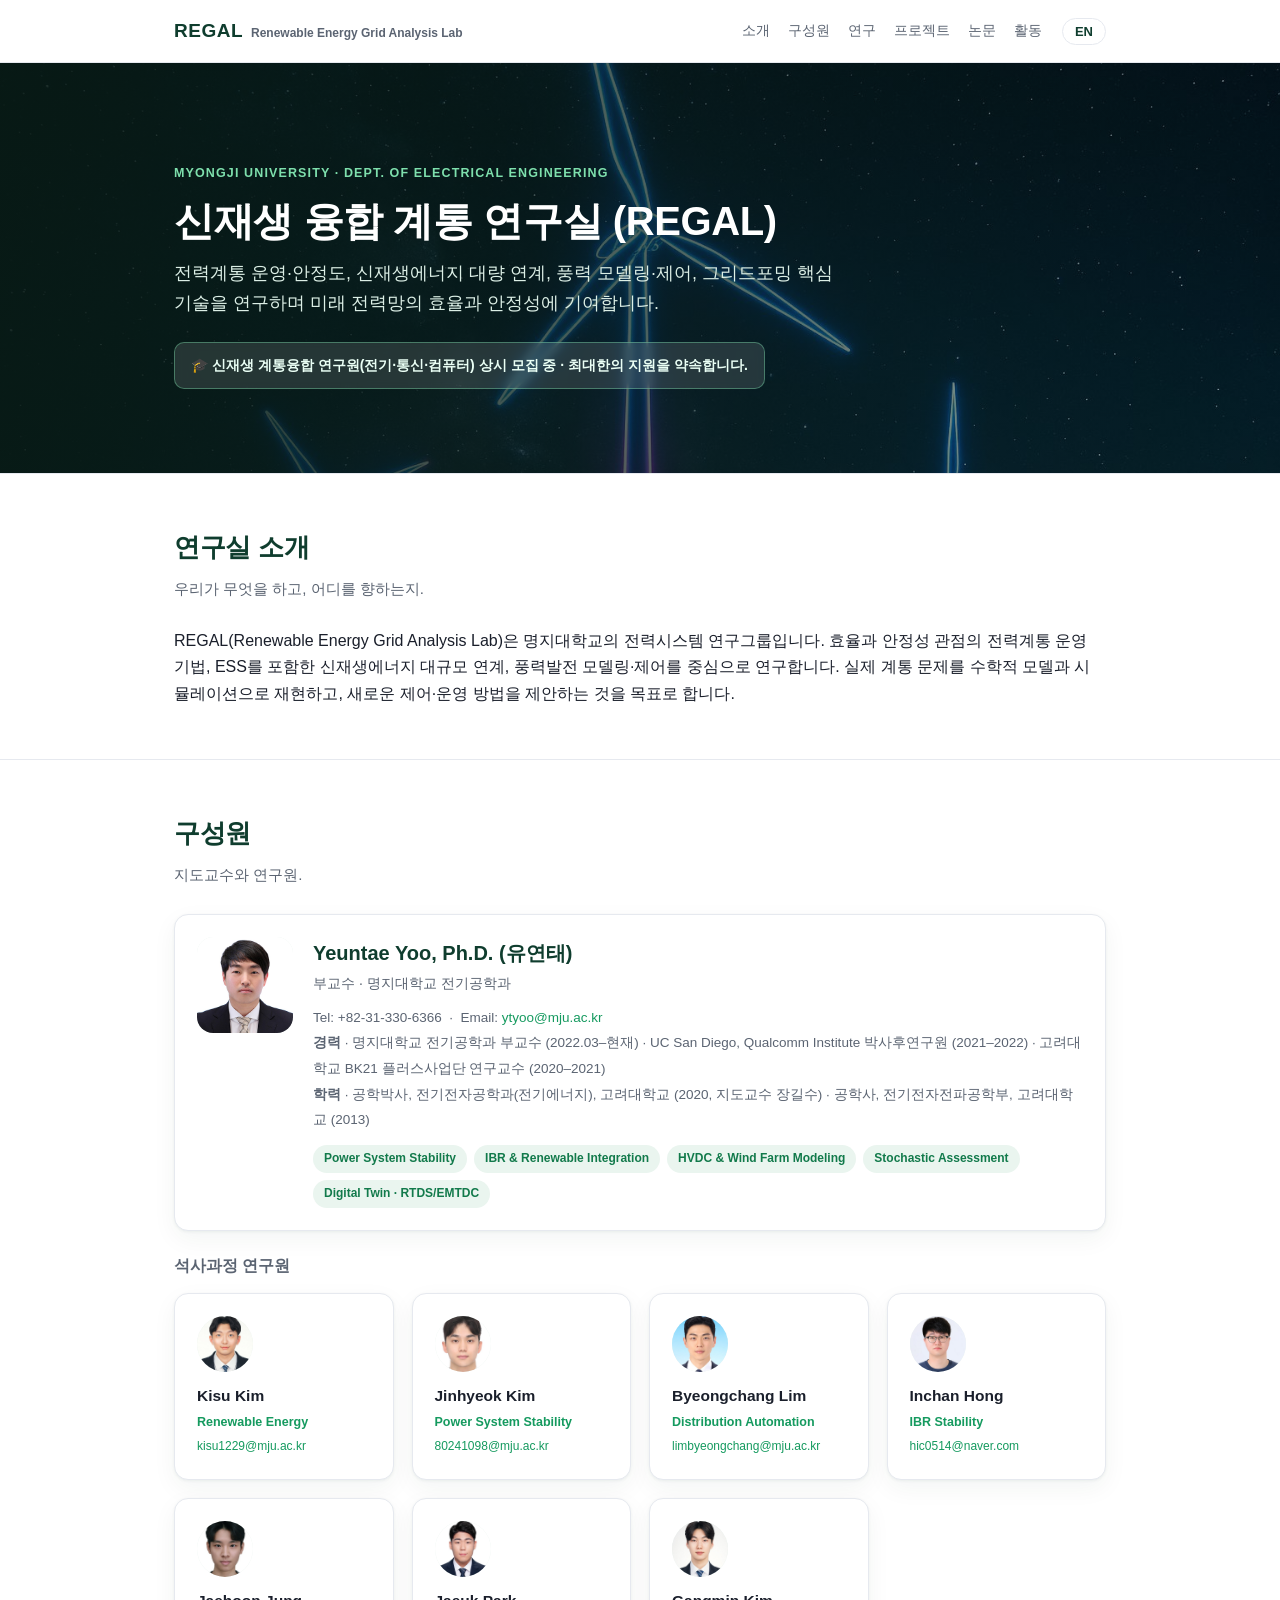
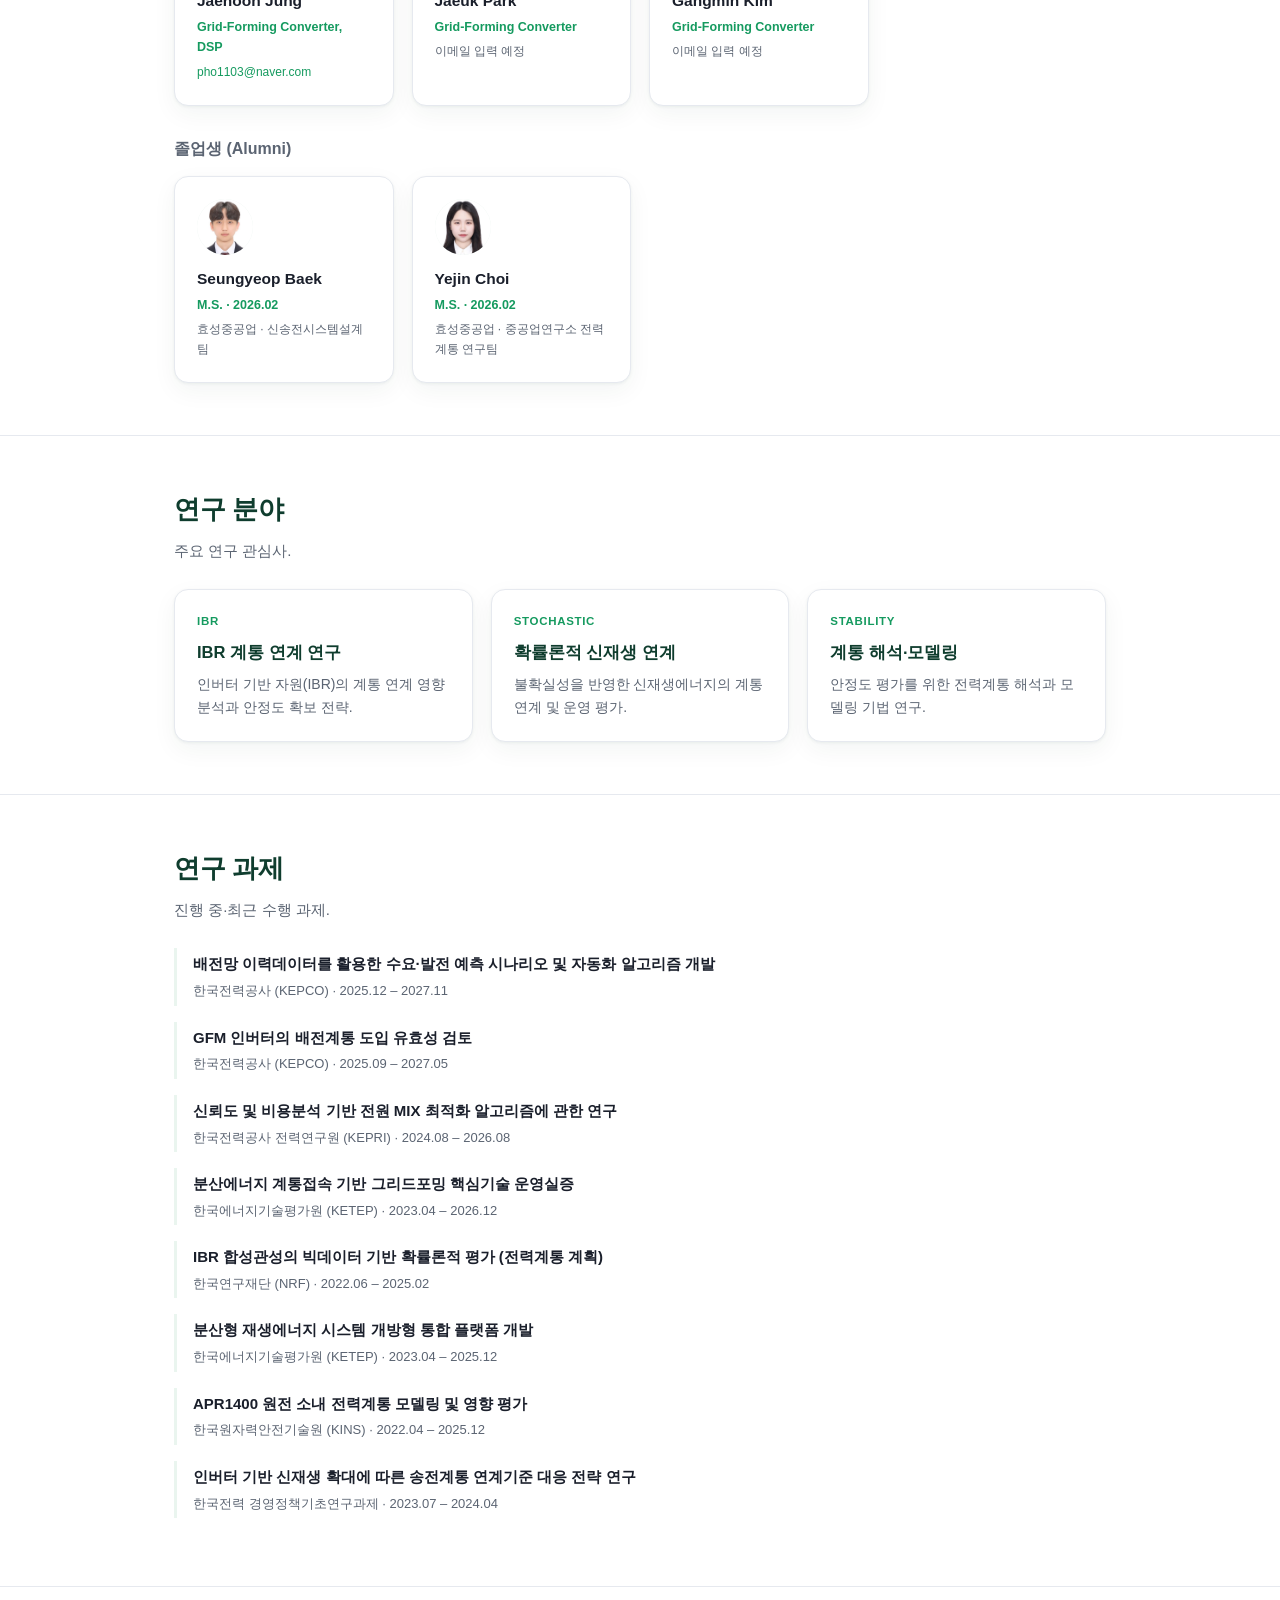
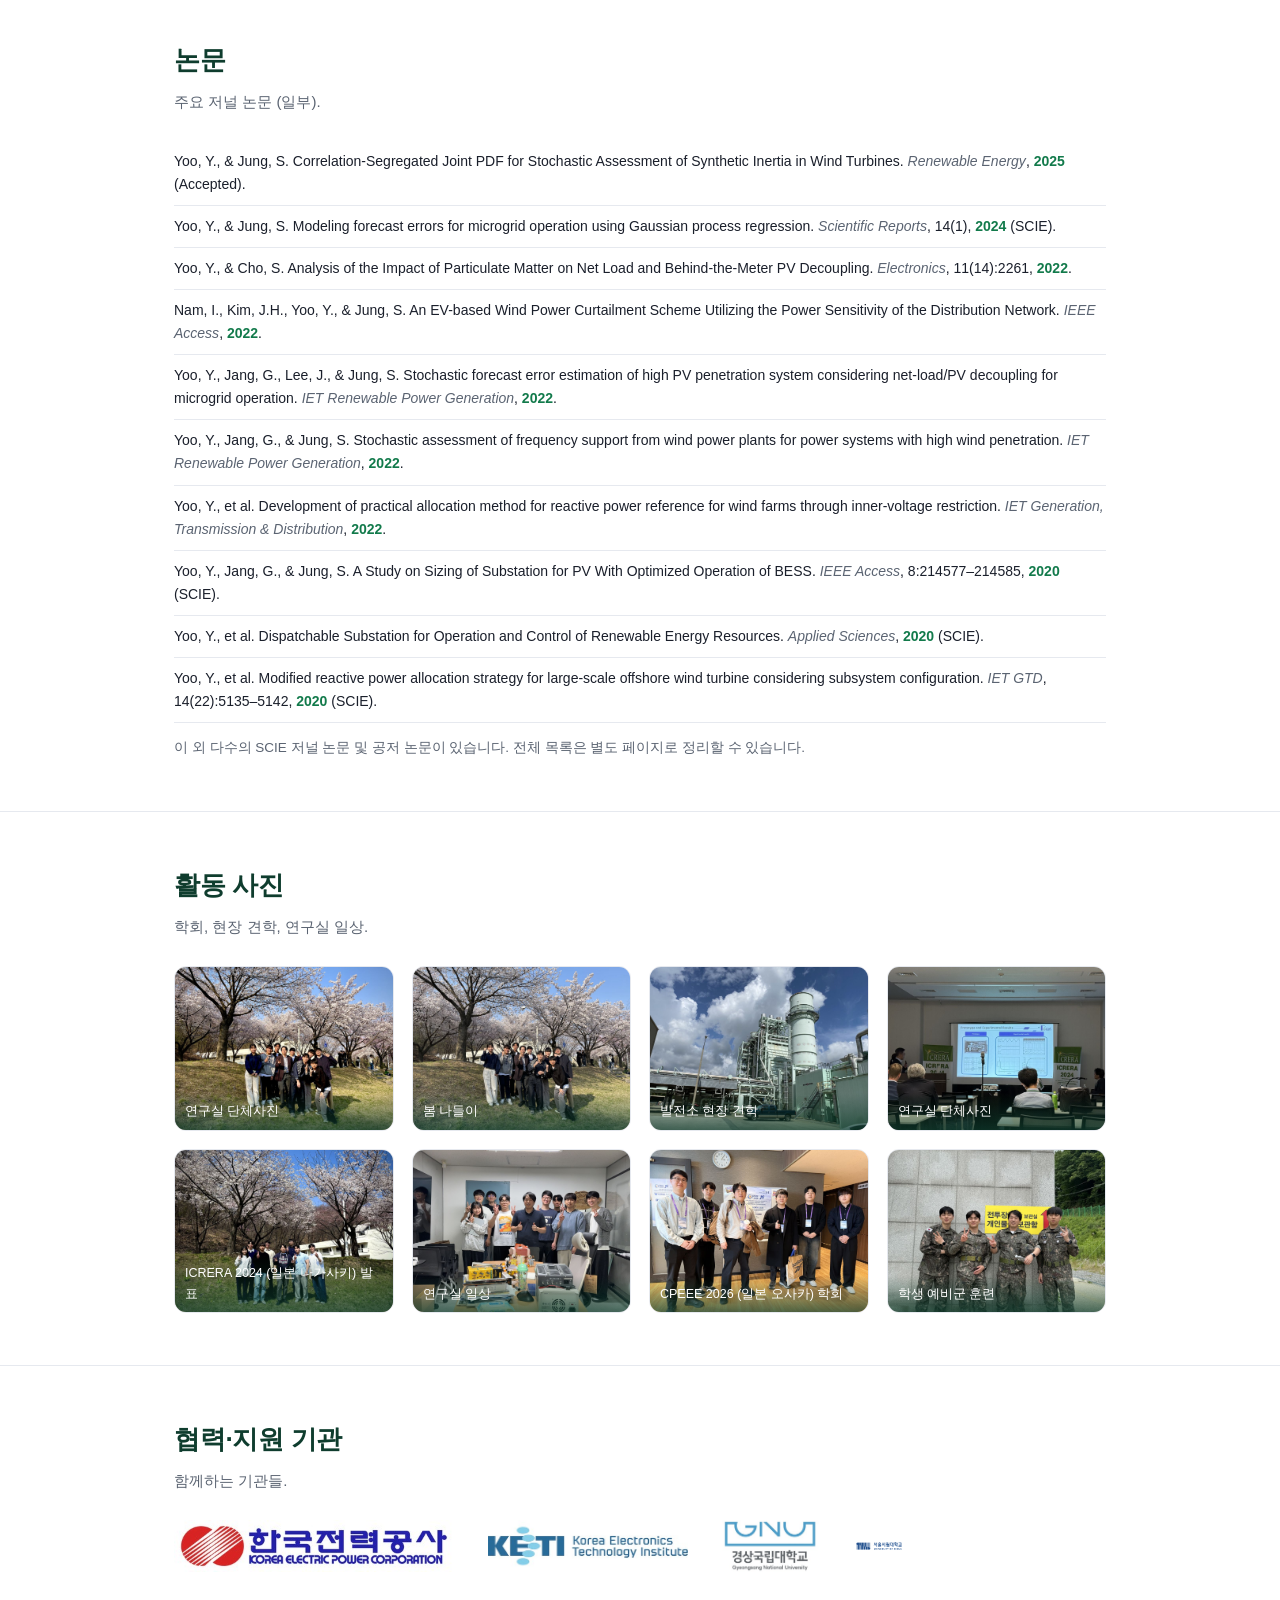
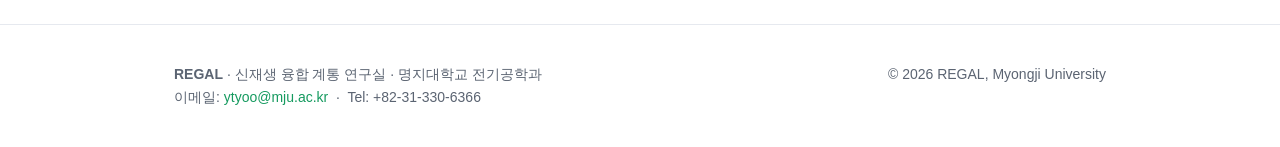
==== commit f7807fcf: "Add files via upload" ====
--- a/index.html
+++ b/index.html
@@ -234,7 +234,12 @@
       </div>
       <div class="card mcard">
         <div class="av">JP<img src="images/member-jaeuk.jpg" alt="Jaeuk Park" onerror="this.remove()"></div><div class="name">Jaeuk Park</div>
-        <div class="role"><span data-ko>연구 주제 입력 예정</span><span data-en>Research topic TBD</span></div>
+        <div class="role">Grid-Forming Converter</div>
+        <div class="mail"><span data-ko>이메일 입력 예정</span><span data-en>Email TBD</span></div>
+      </div>
+      <div class="card mcard">
+        <div class="av">GK<img src="images/member-gangmin.jpg" alt="Gangmin Kim" onerror="this.remove()"></div><div class="name">Gangmin Kim</div>
+        <div class="role">Grid-Forming Converter</div>
         <div class="mail"><span data-ko>이메일 입력 예정</span><span data-en>Email TBD</span></div>
       </div>
     </div>
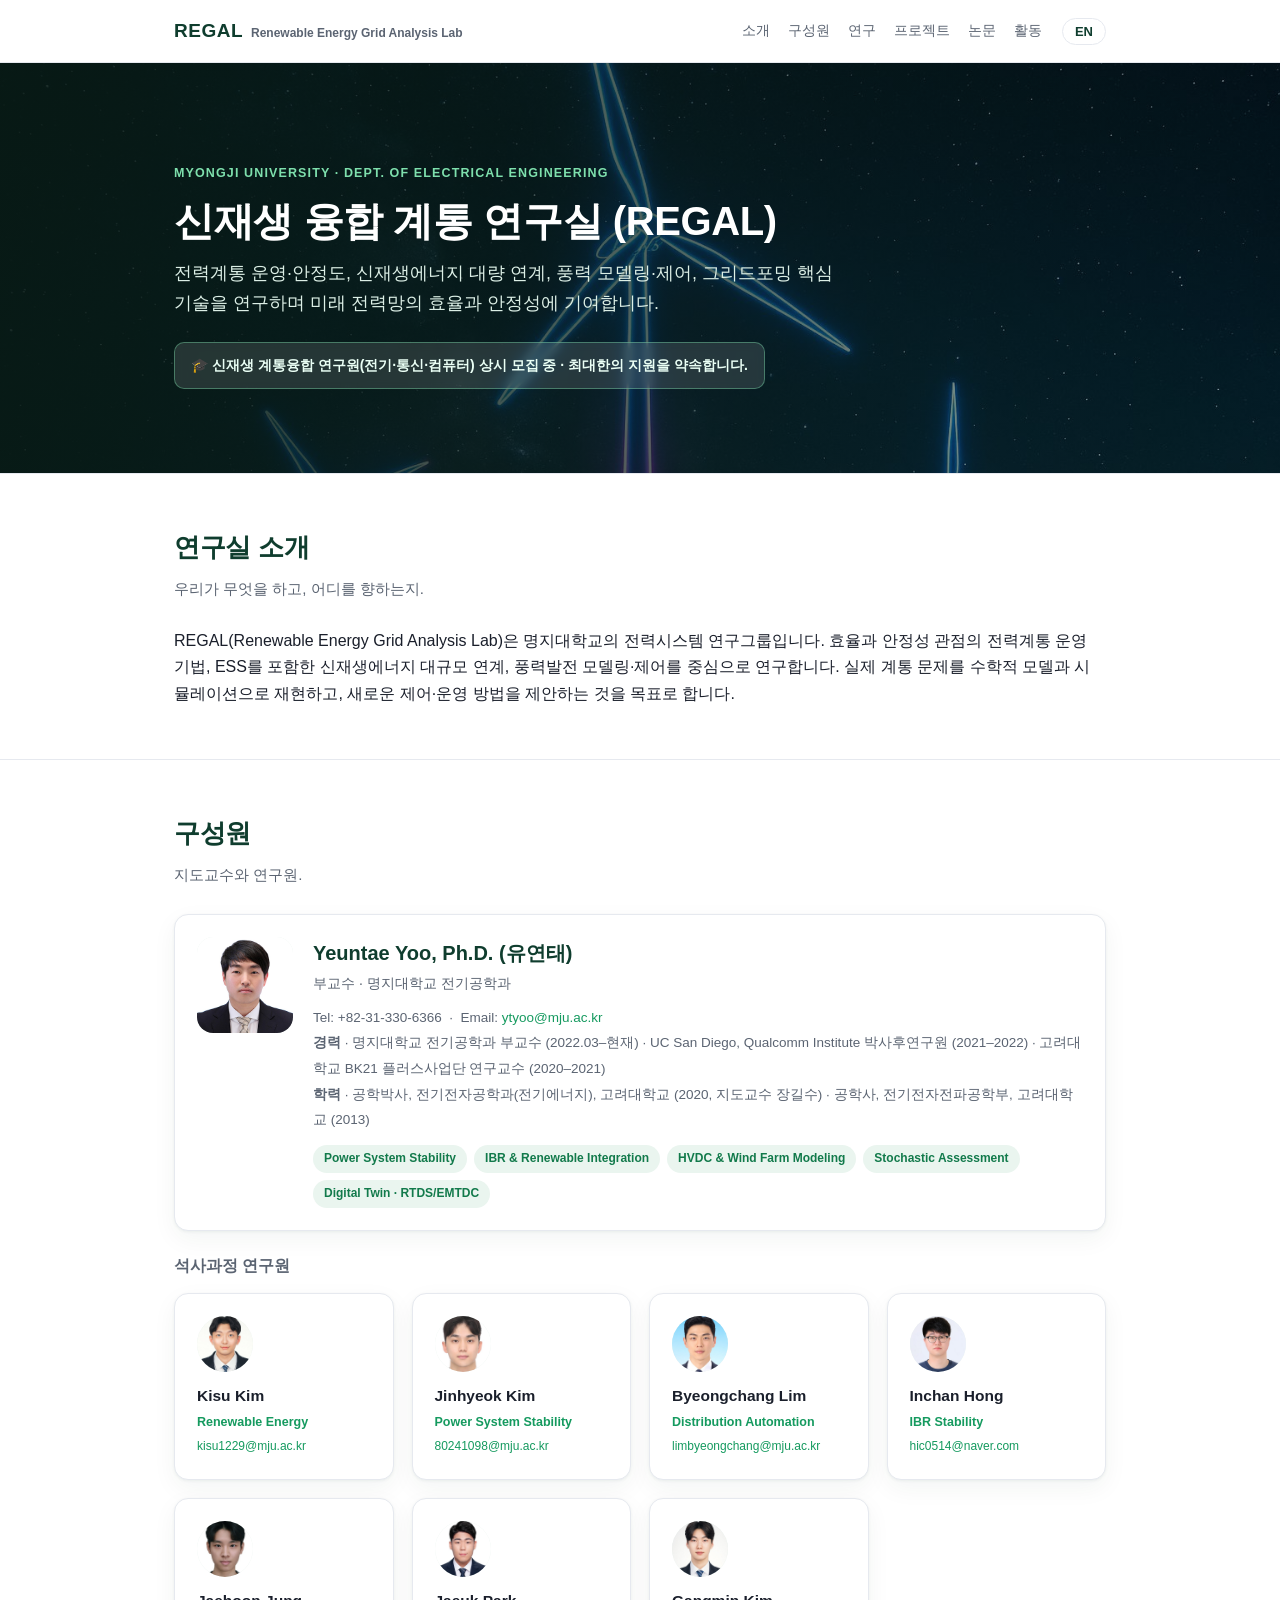
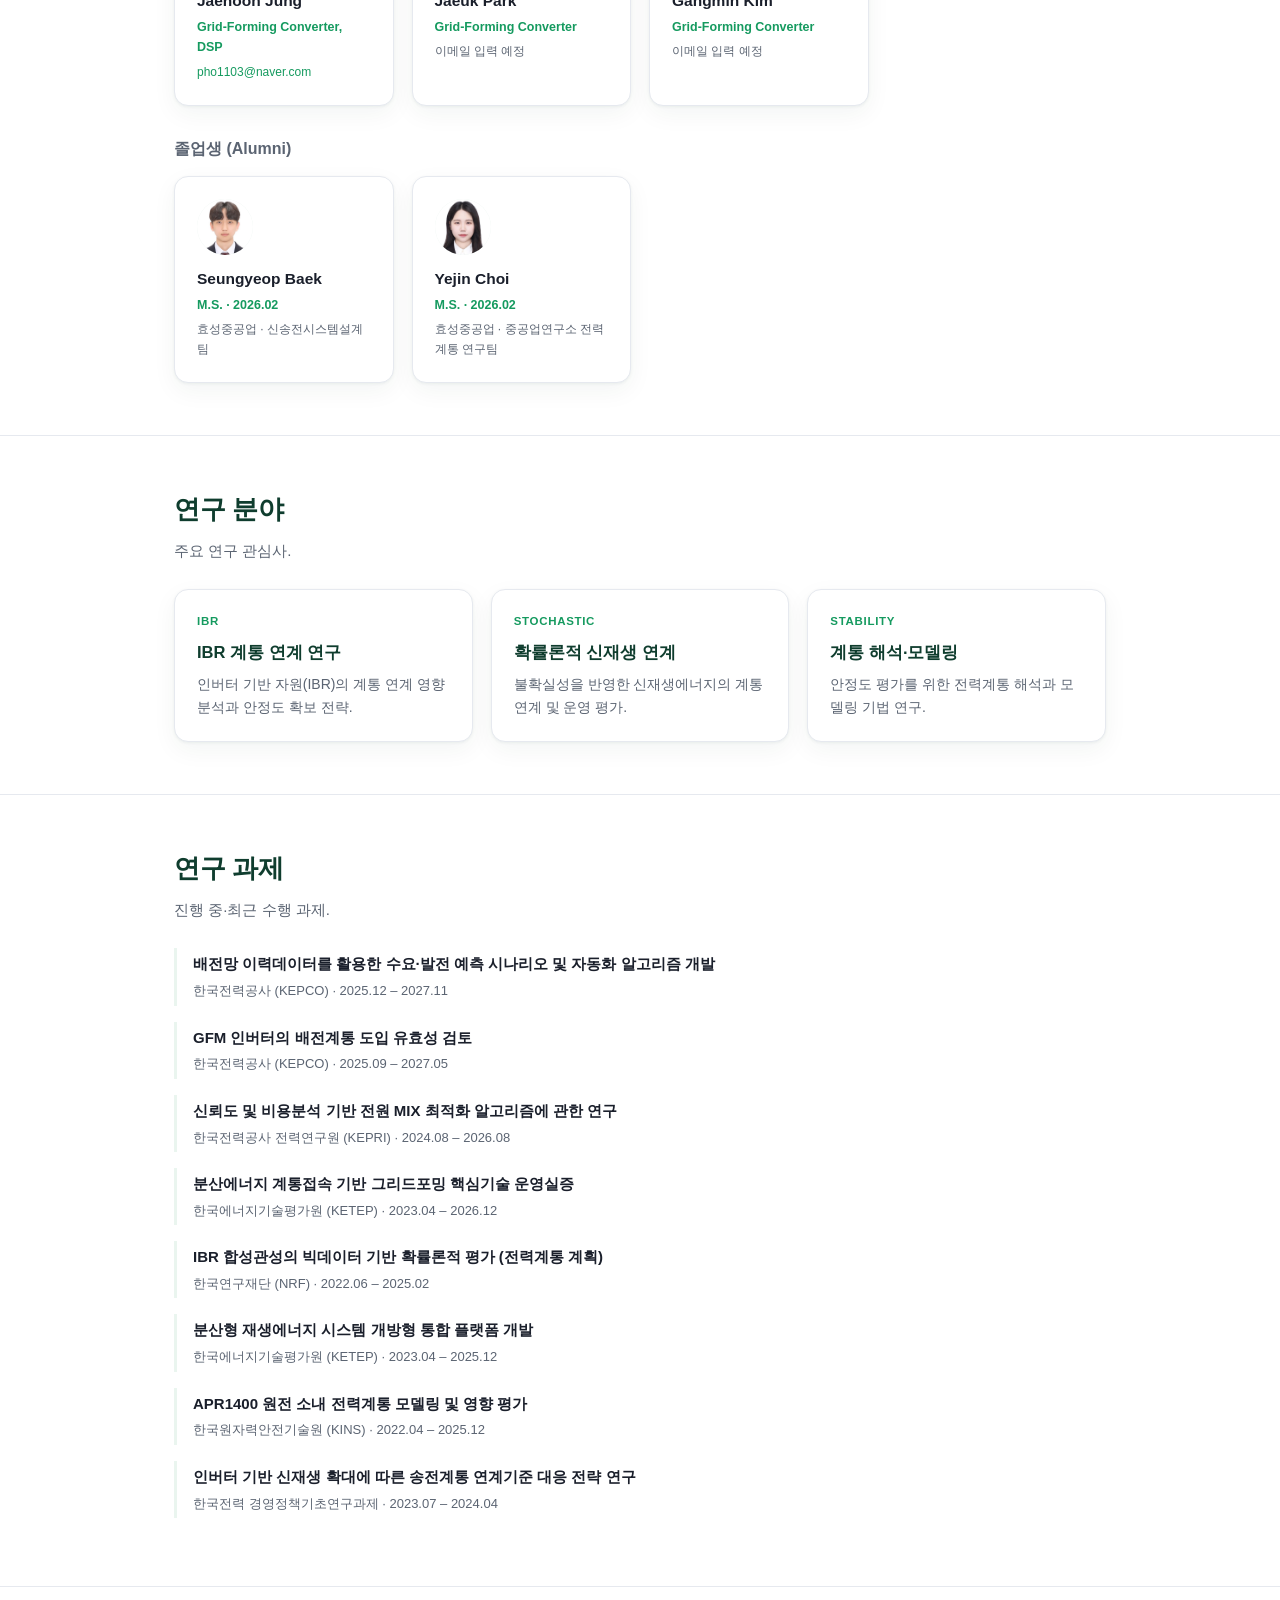
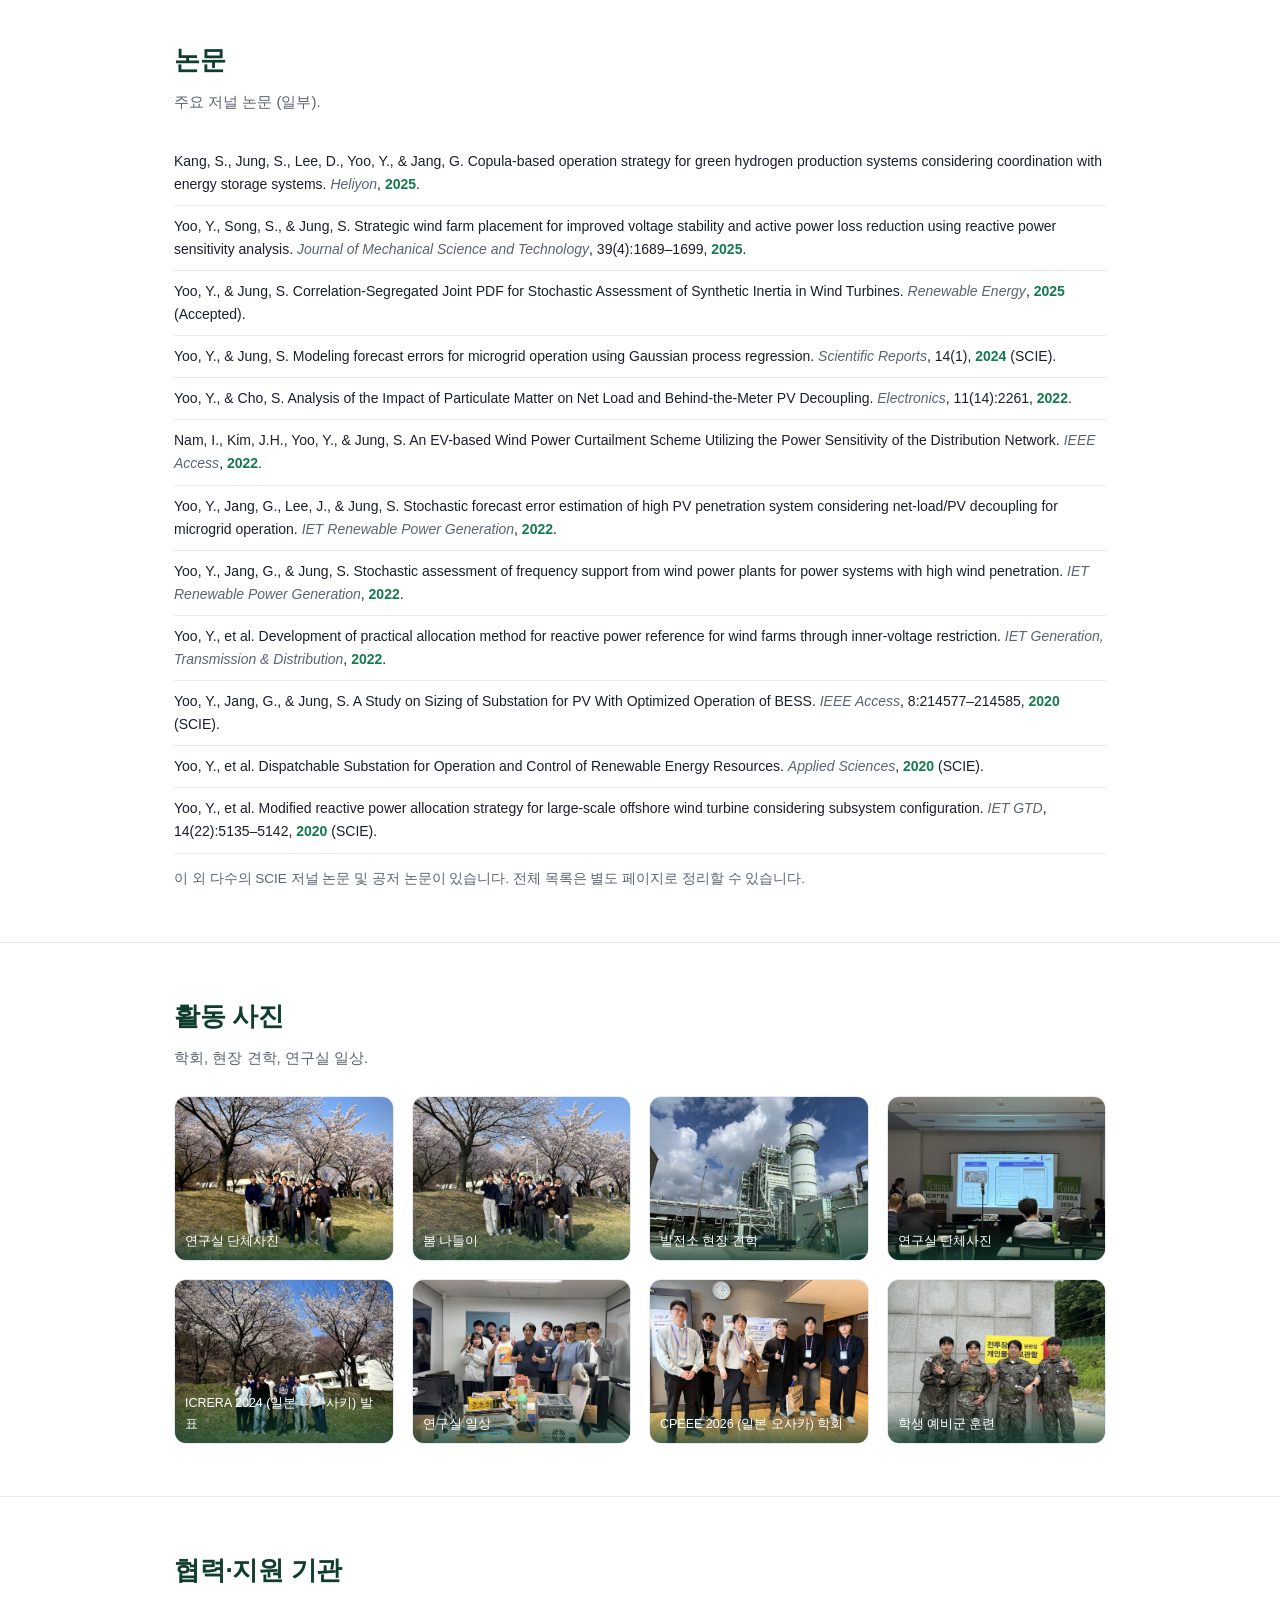
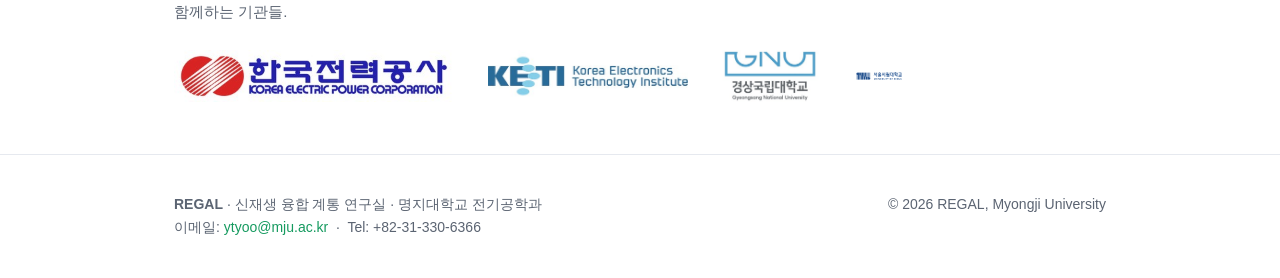
==== commit b07758dc: "Add files via upload" ====
--- a/index.html
+++ b/index.html
@@ -315,6 +315,8 @@
     <p class="sub" data-ko>주요 저널 논문 (일부).</p>
     <p class="sub" data-en>Selected journal publications.</p>
 
+    <div class="pub">Kang, S., Jung, S., Lee, D., Yoo, Y., &amp; Jang, G. Copula-based operation strategy for green hydrogen production systems considering coordination with energy storage systems. <span class="v">Heliyon</span>, <span class="yr">2025</span>.</div>
+    <div class="pub">Yoo, Y., Song, S., &amp; Jung, S. Strategic wind farm placement for improved voltage stability and active power loss reduction using reactive power sensitivity analysis. <span class="v">Journal of Mechanical Science and Technology</span>, 39(4):1689–1699, <span class="yr">2025</span>.</div>
     <div class="pub">Yoo, Y., &amp; Jung, S. Correlation-Segregated Joint PDF for Stochastic Assessment of Synthetic Inertia in Wind Turbines. <span class="v">Renewable Energy</span>, <span class="yr">2025</span> (Accepted).</div>
     <div class="pub">Yoo, Y., &amp; Jung, S. Modeling forecast errors for microgrid operation using Gaussian process regression. <span class="v">Scientific Reports</span>, 14(1), <span class="yr">2024</span> (SCIE).</div>
     <div class="pub">Yoo, Y., &amp; Cho, S. Analysis of the Impact of Particulate Matter on Net Load and Behind-the-Meter PV Decoupling. <span class="v">Electronics</span>, 11(14):2261, <span class="yr">2022</span>.</div>
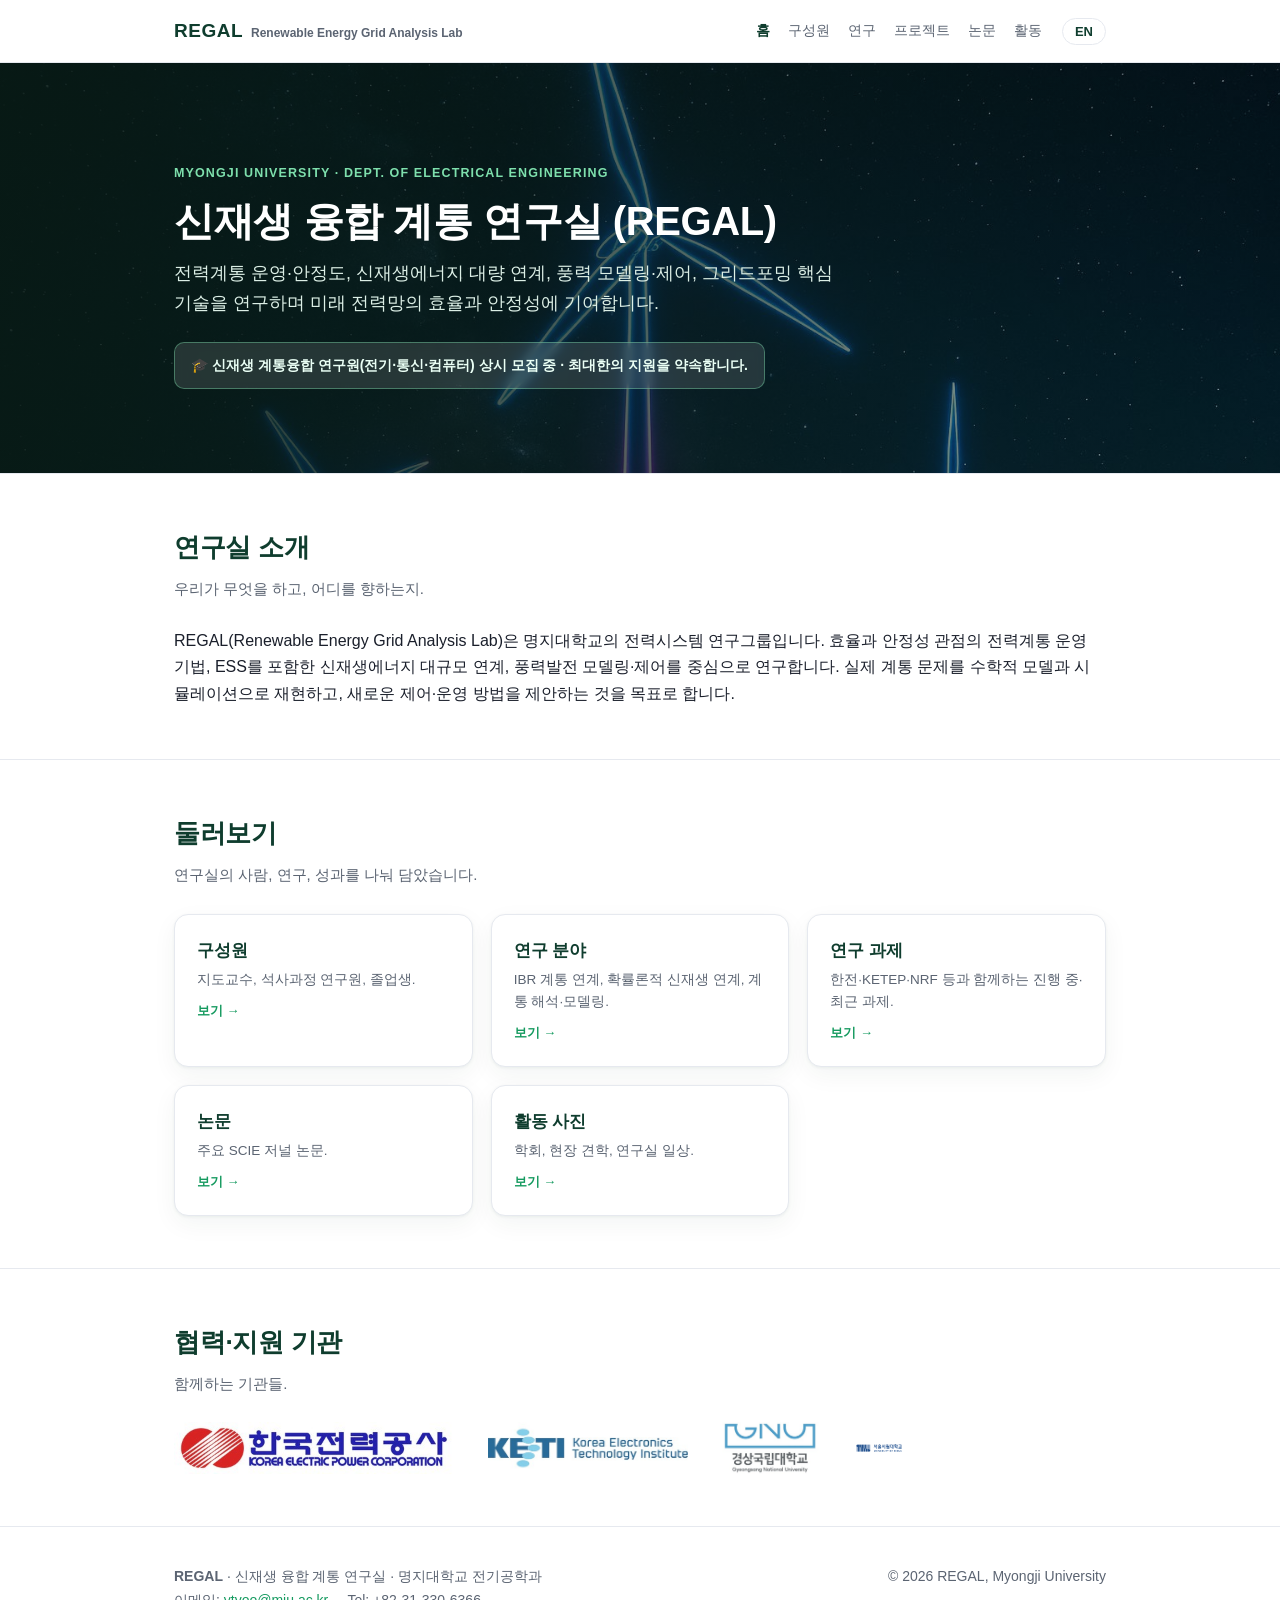
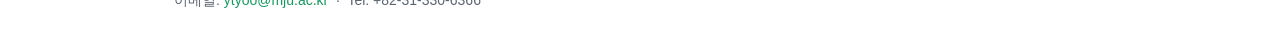
==== commit 9db63f1c: "Add files via upload" ====
--- a/index.html
+++ b/index.html
@@ -5,129 +5,19 @@
 <meta name="viewport" content="width=device-width, initial-scale=1.0">
 <title>REGAL · Renewable Energy Grid Analysis Lab</title>
 <meta name="description" content="Renewable Energy Grid Analysis Laboratory (REGAL), Myongji University — power system stability, renewable integration, grid-forming converters.">
-<style>
-  :root{
-    --bg:#ffffff; --fg:#1a1f2b; --muted:#5b6472; --line:#e6e9ef;
-    --brand:#0f3d2e; --brand2:#127a4b; --brand-soft:#eaf5ef; --accent:#159a5f;
-    --card:#ffffff; --shadow:0 1px 3px rgba(15,61,46,.06),0 8px 24px rgba(15,61,46,.05);
-    --max:980px;
-  }
-  *{box-sizing:border-box;margin:0;padding:0}
-  html{scroll-behavior:smooth}
-  body{font-family:-apple-system,BlinkMacSystemFont,"Segoe UI","Noto Sans KR",Roboto,sans-serif;
-    color:var(--fg);background:var(--bg);line-height:1.65;-webkit-font-smoothing:antialiased}
-  a{color:var(--accent);text-decoration:none}
-  a:hover{text-decoration:underline}
-  .wrap{max-width:var(--max);margin:0 auto;padding:0 24px}
-
-  header{position:sticky;top:0;z-index:20;background:rgba(255,255,255,.92);
-    backdrop-filter:saturate(180%) blur(10px);border-bottom:1px solid var(--line)}
-  .nav{display:flex;align-items:center;gap:20px;height:62px}
-  .brand{font-weight:800;color:var(--brand);font-size:19px;letter-spacing:.5px;margin-right:auto}
-  .brand small{font-weight:600;color:var(--muted);font-size:12px;letter-spacing:0;margin-left:8px}
-  .nav a.link{color:var(--muted);font-size:14px;font-weight:500}
-  .nav a.link:hover{color:var(--brand);text-decoration:none}
-  .langbtn{border:1px solid var(--line);background:#fff;border-radius:20px;
-    padding:5px 12px;font-size:13px;font-weight:700;color:var(--brand);cursor:pointer}
-  .langbtn:hover{background:var(--brand-soft)}
-  .menu-links{display:flex;gap:18px;align-items:center}
-  @media(max-width:720px){.menu-links{display:none}.brand small{display:none}}
-
-  .hero{position:relative;padding:96px 0 84px;overflow:hidden;
-    background:#0a1f18 url("images/hero.jpg") center 30%/cover no-repeat}
-  .hero::before{content:"";position:absolute;inset:0;
-    background:linear-gradient(90deg,rgba(8,26,20,.92),rgba(8,26,20,.66) 55%,rgba(8,26,20,.35))}
-  .hero .wrap{position:relative}
-  .hero h1{font-size:40px;line-height:1.18;letter-spacing:-.4px;color:#fff;margin-bottom:14px}
-  .hero p.lead{font-size:18px;color:#dcefe6;max-width:660px}
-  .hero .kicker{display:inline-block;font-size:12.5px;font-weight:800;letter-spacing:.09em;
-    text-transform:uppercase;color:#7ee0ad;margin-bottom:14px}
-  .recruit{margin-top:24px;display:inline-block;background:rgba(255,255,255,.12);color:#eafff5;
-    border:1px solid rgba(126,224,173,.4);border-radius:10px;padding:11px 16px;font-size:14px;font-weight:600;
-    backdrop-filter:blur(4px)}
-
-  section{padding:52px 0;border-top:1px solid var(--line)}
-  section h2{font-size:26px;letter-spacing:-.3px;color:var(--brand);margin-bottom:8px}
-  section .sub{color:var(--muted);margin-bottom:26px;font-size:15px}
-
-  .grid{display:grid;gap:18px}
-  .card{background:var(--card);border:1px solid var(--line);border-radius:14px;
-    padding:22px;box-shadow:var(--shadow)}
-
-  /* Professor */
-  .prof{display:grid;grid-template-columns:96px 1fr;gap:20px;align-items:start}
-  .prof .ava{position:relative;width:96px;height:96px;border-radius:16px;background:var(--brand-soft);
-    display:flex;align-items:center;justify-content:center;font-weight:800;color:var(--brand);font-size:30px;overflow:hidden}
-  .prof .ava img{position:absolute;inset:0;width:100%;height:100%;object-fit:cover}
-  .prof h3{font-size:20px;color:var(--brand)}
-  .prof .pos{color:var(--muted);font-size:14px;margin:2px 0 10px}
-  .prof .meta{font-size:13.5px;color:var(--muted);line-height:1.9}
-  .chips{margin-top:12px;display:flex;flex-wrap:wrap;gap:7px}
-  .chip{font-size:12px;background:var(--brand-soft);color:var(--brand2);border-radius:20px;padding:4px 11px;font-weight:600}
-  @media(max-width:560px){.prof{grid-template-columns:1fr}}
-
-  /* Members */
-  .members{grid-template-columns:repeat(auto-fill,minmax(200px,1fr))}
-  .mcard .av{position:relative;width:56px;height:56px;border-radius:50%;background:var(--brand-soft);
-    display:flex;align-items:center;justify-content:center;font-weight:700;color:var(--brand);font-size:18px;margin-bottom:11px;overflow:hidden}
-  .mcard .av img{position:absolute;inset:0;width:100%;height:100%;object-fit:cover}
-  .mcard .name{font-weight:700;font-size:15.5px}
-  .mcard .role{color:var(--accent);font-size:12.5px;margin-top:3px;font-weight:600}
-  .mcard .mail{font-size:12px;color:var(--muted);margin-top:5px;word-break:break-all}
-
-  /* Research */
-  .research{grid-template-columns:repeat(auto-fill,minmax(280px,1fr))}
-  .rc .tag{font-size:11.5px;font-weight:800;color:var(--accent);text-transform:uppercase;letter-spacing:.06em}
-  .rc h3{font-size:16.5px;margin:8px 0 6px;color:var(--brand)}
-  .rc p{font-size:14px;color:var(--muted)}
-
-  /* Projects */
-  .proj{border-left:3px solid var(--brand-soft);padding:4px 0 4px 16px;margin-bottom:16px}
-  .proj:hover{border-left-color:var(--accent)}
-  .proj .t{font-weight:600;font-size:15px}
-  .proj .m{font-size:13px;color:var(--muted);margin-top:3px}
-
-  /* Publications */
-  .pub{padding:9px 0;border-bottom:1px solid var(--line);font-size:14px;color:var(--fg)}
-  .pub:last-child{border-bottom:none}
-  .pub .v{color:var(--muted);font-style:italic}
-  .pub .yr{color:var(--brand2);font-weight:700}
-  .more{margin-top:14px;font-size:13.5px;color:var(--muted)}
-
-  /* Gallery */
-  .gallery{grid-template-columns:repeat(auto-fill,minmax(200px,1fr))}
-  .gitem{position:relative;aspect-ratio:4/3;border-radius:12px;overflow:hidden;
-    border:1px solid var(--line);background:var(--brand-soft)}
-  .gitem img{width:100%;height:100%;object-fit:cover;display:block}
-  .gitem .cap{position:absolute;left:0;right:0;bottom:0;padding:8px 10px;font-size:12.5px;
-    color:#fff;background:linear-gradient(transparent,rgba(15,61,46,.72))}
-
-  /* Supporters */
-  .suplogos{display:flex;flex-wrap:wrap;align-items:center;gap:34px}
-  .suplogos img{height:52px;width:auto;object-fit:contain;filter:grayscale(.2);opacity:.9}
-  .suplogos img:hover{filter:none;opacity:1}
-  @media(max-width:560px){.suplogos{gap:22px}.suplogos img{height:40px}}
-
-  footer{border-top:1px solid var(--line);padding:38px 0;color:var(--muted);font-size:14px}
-  footer .row{display:flex;gap:12px;flex-wrap:wrap;justify-content:space-between}
-
-  [data-en]{display:none}
-  html[lang="en"] [data-ko]{display:none}
-  html[lang="en"] [data-en]{display:block}
-  html[lang="en"] span[data-en],html[lang="en"] a[data-en]{display:inline}
-</style>
+<link rel="stylesheet" href="style.css">
 </head>
 <body>
 <header>
   <div class="wrap nav">
-    <span class="brand">REGAL<small>Renewable Energy Grid Analysis Lab</small></span>
+    <a class="brand" href="index.html">REGAL<small>Renewable Energy Grid Analysis Lab</small></a>
     <nav class="menu-links">
-      <a class="link" href="#about"><span data-ko>소개</span><span data-en>About</span></a>
-      <a class="link" href="#people"><span data-ko>구성원</span><span data-en>People</span></a>
-      <a class="link" href="#research"><span data-ko>연구</span><span data-en>Research</span></a>
-      <a class="link" href="#projects"><span data-ko>프로젝트</span><span data-en>Projects</span></a>
-      <a class="link" href="#pubs"><span data-ko>논문</span><span data-en>Publications</span></a>
-      <a class="link" href="#gallery"><span data-ko>활동</span><span data-en>Gallery</span></a>
+      <a class="link active" href="index.html"><span data-ko>홈</span><span data-en>Home</span></a>
+      <a class="link" href="people.html"><span data-ko>구성원</span><span data-en>People</span></a>
+      <a class="link" href="research.html"><span data-ko>연구</span><span data-en>Research</span></a>
+      <a class="link" href="projects.html"><span data-ko>프로젝트</span><span data-en>Projects</span></a>
+      <a class="link" href="publications.html"><span data-ko>논문</span><span data-en>Publications</span></a>
+      <a class="link" href="gallery.html"><span data-ko>활동</span><span data-en>Gallery</span></a>
     </nav>
     <button class="langbtn" id="lang" onclick="toggleLang()">EN</button>
   </div>
@@ -173,183 +63,43 @@
   </div>
 </section>
 
-<!-- PEOPLE -->
-<section id="people">
+<!-- EXPLORE -->
+<section id="explore">
   <div class="wrap">
-    <h2><span data-ko>구성원</span><span data-en>People</span></h2>
-    <p class="sub" data-ko>지도교수와 연구원.</p>
-    <p class="sub" data-en>Principal investigator and researchers.</p>
-
-    <div class="card" style="margin-bottom:22px">
-      <div class="prof">
-        <div class="ava">YY<img src="images/prof.jpg" alt="Yeuntae Yoo" onerror="this.remove()"></div>
-        <div>
-          <h3>Yeuntae Yoo, Ph.D. <span data-ko>(유연태)</span></h3>
-          <div class="pos"><span data-ko>부교수 · 명지대학교 전기공학과</span><span data-en>Associate Professor · Dept. of Electrical Engineering, Myongji University</span></div>
-          <div class="meta">
-            Tel: +82-31-330-6366 &nbsp;·&nbsp; Email: <a href="mailto:ytyoo@mju.ac.kr">ytyoo@mju.ac.kr</a><br>
-            <span data-ko><b>경력</b> · 명지대학교 전기공학과 부교수 (2022.03–현재) · UC San Diego, Qualcomm Institute 박사후연구원 (2021–2022) · 고려대학교 BK21 플러스사업단 연구교수 (2020–2021)</span>
-            <span data-en><b>Appointments</b> · Associate Professor, Myongji University (2022.03–present) · Postdoctoral Researcher, Qualcomm Institute, UC San Diego (2021–2022) · Research Professor, BK21 Plus, Korea University (2020–2021)</span><br>
-            <span data-ko><b>학력</b> · 공학박사, 전기전자공학과(전기에너지), 고려대학교 (2020, 지도교수 장길수) · 공학사, 전기전자전파공학부, 고려대학교 (2013)</span>
-            <span data-en><b>Education</b> · Ph.D. in Electrical Engineering (Electric Energy), Korea University (2020, Advisor: Prof. Gilsoo Jang) · B.S., Korea University (2013)</span>
-          </div>
-          <div class="chips">
-            <span class="chip">Power System Stability</span>
-            <span class="chip">IBR &amp; Renewable Integration</span>
-            <span class="chip">HVDC &amp; Wind Farm Modeling</span>
-            <span class="chip">Stochastic Assessment</span>
-            <span class="chip">Digital Twin · RTDS/EMTDC</span>
-          </div>
-        </div>
-      </div>
-    </div>
-
-    <h3 style="font-size:16px;color:var(--muted);margin:6px 0 14px;font-weight:600">
-      <span data-ko>석사과정 연구원</span><span data-en>Master's Course Students</span></h3>
-    <div class="grid members">
-      <div class="card mcard">
-        <div class="av">KK<img src="images/member-kisu.jpg" alt="Kisu Kim" onerror="this.remove()"></div><div class="name">Kisu Kim</div>
-        <div class="role">Renewable Energy</div>
-        <div class="mail"><a href="mailto:kisu1229@mju.ac.kr">kisu1229@mju.ac.kr</a></div>
-      </div>
-      <div class="card mcard">
-        <div class="av">JK<img src="images/member-jinhyeok.jpg" alt="Jinhyeok Kim" onerror="this.remove()"></div><div class="name">Jinhyeok Kim</div>
-        <div class="role">Power System Stability</div>
-        <div class="mail"><a href="mailto:80241098@mju.ac.kr">80241098@mju.ac.kr</a></div>
-      </div>
-      <div class="card mcard">
-        <div class="av">BL<img src="images/member-byeongchang.jpg" alt="Byeongchang Lim" onerror="this.remove()"></div><div class="name">Byeongchang Lim</div>
-        <div class="role">Distribution Automation</div>
-        <div class="mail"><a href="mailto:limbyeongchang@mju.ac.kr">limbyeongchang@mju.ac.kr</a></div>
-      </div>
-      <div class="card mcard">
-        <div class="av">IH<img src="images/member-inchan.jpg" alt="Inchan Hong" onerror="this.remove()"></div><div class="name">Inchan Hong</div>
-        <div class="role">IBR Stability</div>
-        <div class="mail"><a href="mailto:hic0514@naver.com">hic0514@naver.com</a></div>
-      </div>
-      <div class="card mcard">
-        <div class="av">JJ<img src="images/member-jaehoon.jpg" alt="Jaehoon Jung" onerror="this.remove()"></div><div class="name">Jaehoon Jung</div>
-        <div class="role">Grid-Forming Converter, DSP</div>
-        <div class="mail"><a href="mailto:pho1103@naver.com">pho1103@naver.com</a></div>
-      </div>
-      <div class="card mcard">
-        <div class="av">JP<img src="images/member-jaeuk.jpg" alt="Jaeuk Park" onerror="this.remove()"></div><div class="name">Jaeuk Park</div>
-        <div class="role">Grid-Forming Converter</div>
-        <div class="mail"><span data-ko>이메일 입력 예정</span><span data-en>Email TBD</span></div>
-      </div>
-      <div class="card mcard">
-        <div class="av">GK<img src="images/member-gangmin.jpg" alt="Gangmin Kim" onerror="this.remove()"></div><div class="name">Gangmin Kim</div>
-        <div class="role">Grid-Forming Converter</div>
-        <div class="mail"><span data-ko>이메일 입력 예정</span><span data-en>Email TBD</span></div>
-      </div>
-    </div>
-
-    <h3 style="font-size:16px;color:var(--muted);margin:30px 0 14px;font-weight:600">
-      <span data-ko>졸업생 (Alumni)</span><span data-en>Alumni</span></h3>
-    <div class="grid members">
-      <div class="card mcard">
-        <div class="av">SB<img src="images/member-seungyeop.jpg" alt="Seungyeop Baek" onerror="this.remove()"></div><div class="name">Seungyeop Baek</div>
-        <div class="role">M.S. · 2026.02</div>
-        <div class="mail"><span data-ko>효성중공업 · 신송전시스템설계팀</span><span data-en>Hyosung Heavy Industries · New Transmission System Design Team</span></div>
-      </div>
-      <div class="card mcard">
-        <div class="av">YC<img src="images/member-yejin.jpg" alt="Yejin Choi" onerror="this.remove()"></div><div class="name">Yejin Choi</div>
-        <div class="role">M.S. · 2026.02</div>
-        <div class="mail"><span data-ko>효성중공업 · 중공업연구소 전력계통 연구팀</span><span data-en>Hyosung Heavy Industries · Power System Research Team, R&amp;D Center</span></div>
-      </div>
-    </div>
-  </div>
-</section>
-
-<!-- RESEARCH -->
-<section id="research">
-  <div class="wrap">
-    <h2><span data-ko>연구 분야</span><span data-en>Research</span></h2>
-    <p class="sub" data-ko>주요 연구 관심사.</p>
-    <p class="sub" data-en>Key research interests.</p>
-    <div class="grid research">
-      <div class="card rc">
-        <div class="tag">IBR</div>
-        <h3><span data-ko>IBR 계통 연계 연구</span><span data-en>IBR Grid Integration Study</span></h3>
-        <p data-ko>인버터 기반 자원(IBR)의 계통 연계 영향 분석과 안정도 확보 전략.</p>
-        <p data-en>Impact analysis and stability strategies for inverter-based resource (IBR) grid integration.</p>
-      </div>
-      <div class="card rc">
-        <div class="tag">Stochastic</div>
-        <h3><span data-ko>확률론적 신재생 연계</span><span data-en>Stochastic Renewable Integration</span></h3>
-        <p data-ko>불확실성을 반영한 신재생에너지의 계통 연계 및 운영 평가.</p>
-        <p data-en>Stochastic integration and operational assessment of renewables under uncertainty.</p>
-      </div>
-      <div class="card rc">
-        <div class="tag">Stability</div>
-        <h3><span data-ko>계통 해석·모델링</span><span data-en>System Analysis &amp; Modeling</span></h3>
-        <p data-ko>안정도 평가를 위한 전력계통 해석과 모델링 기법 연구.</p>
-        <p data-en>Power-system analysis and modeling for stability assessment.</p>
-      </div>
-    </div>
-  </div>
-</section>
-
-<!-- PROJECTS -->
-<section id="projects">
-  <div class="wrap">
-    <h2><span data-ko>연구 과제</span><span data-en>Research Projects</span></h2>
-    <p class="sub" data-ko>진행 중·최근 수행 과제.</p>
-    <p class="sub" data-en>Ongoing and recent projects.</p>
-
-    <div class="proj"><div class="t"><span data-ko>배전망 이력데이터를 활용한 수요·발전 예측 시나리오 및 자동화 알고리즘 개발</span><span data-en>Demand/generation forecasting scenarios and automation algorithms using distribution-grid historical data</span></div><div class="m">한국전력공사 (KEPCO) · 2025.12 – 2027.11</div></div>
-    <div class="proj"><div class="t"><span data-ko>GFM 인버터의 배전계통 도입 유효성 검토</span><span data-en>Feasibility study of grid-forming (GFM) inverter deployment in distribution systems</span></div><div class="m">한국전력공사 (KEPCO) · 2025.09 – 2027.05</div></div>
-    <div class="proj"><div class="t"><span data-ko>신뢰도 및 비용분석 기반 전원 MIX 최적화 알고리즘에 관한 연구</span><span data-en>Power-mix optimization algorithm based on reliability and cost analysis</span></div><div class="m">한국전력공사 전력연구원 (KEPRI) · 2024.08 – 2026.08</div></div>
-    <div class="proj"><div class="t"><span data-ko>분산에너지 계통접속 기반 그리드포밍 핵심기술 운영실증</span><span data-en>Operational demonstration of grid-forming core technology for distributed-energy grid connection</span></div><div class="m">한국에너지기술평가원 (KETEP) · 2023.04 – 2026.12</div></div>
-    <div class="proj"><div class="t"><span data-ko>IBR 합성관성의 빅데이터 기반 확률론적 평가 (전력계통 계획)</span><span data-en>Big-data-based stochastic assessment of synthetic inertia by IBR for power-system planning</span></div><div class="m">한국연구재단 (NRF) · 2022.06 – 2025.02</div></div>
-    <div class="proj"><div class="t"><span data-ko>분산형 재생에너지 시스템 개방형 통합 플랫폼 개발</span><span data-en>Development of an open integrated platform for distributed renewable-energy systems</span></div><div class="m">한국에너지기술평가원 (KETEP) · 2023.04 – 2025.12</div></div>
-    <div class="proj"><div class="t"><span data-ko>APR1400 원전 소내 전력계통 모델링 및 영향 평가</span><span data-en>Modeling and impact assessment of the on-site power system in the APR1400 nuclear power plant</span></div><div class="m">한국원자력안전기술원 (KINS) · 2022.04 – 2025.12</div></div>
-    <div class="proj"><div class="t"><span data-ko>인버터 기반 신재생 확대에 따른 송전계통 연계기준 대응 전략 연구</span><span data-en>Response strategy for transmission-grid interconnection standards under expanding inverter-based renewables</span></div><div class="m">한국전력 경영정책기초연구과제 · 2023.07 – 2024.04</div></div>
-  </div>
-</section>
-
-<!-- PUBLICATIONS -->
-<section id="pubs">
-  <div class="wrap">
-    <h2><span data-ko>논문</span><span data-en>Publications</span></h2>
-    <p class="sub" data-ko>주요 저널 논문 (일부).</p>
-    <p class="sub" data-en>Selected journal publications.</p>
-
-    <div class="pub">Kang, S., Jung, S., Lee, D., Yoo, Y., &amp; Jang, G. Copula-based operation strategy for green hydrogen production systems considering coordination with energy storage systems. <span class="v">Heliyon</span>, <span class="yr">2025</span>.</div>
-    <div class="pub">Yoo, Y., Song, S., &amp; Jung, S. Strategic wind farm placement for improved voltage stability and active power loss reduction using reactive power sensitivity analysis. <span class="v">Journal of Mechanical Science and Technology</span>, 39(4):1689–1699, <span class="yr">2025</span>.</div>
-    <div class="pub">Yoo, Y., &amp; Jung, S. Correlation-Segregated Joint PDF for Stochastic Assessment of Synthetic Inertia in Wind Turbines. <span class="v">Renewable Energy</span>, <span class="yr">2025</span> (Accepted).</div>
-    <div class="pub">Yoo, Y., &amp; Jung, S. Modeling forecast errors for microgrid operation using Gaussian process regression. <span class="v">Scientific Reports</span>, 14(1), <span class="yr">2024</span> (SCIE).</div>
-    <div class="pub">Yoo, Y., &amp; Cho, S. Analysis of the Impact of Particulate Matter on Net Load and Behind-the-Meter PV Decoupling. <span class="v">Electronics</span>, 11(14):2261, <span class="yr">2022</span>.</div>
-    <div class="pub">Nam, I., Kim, J.H., Yoo, Y., &amp; Jung, S. An EV-based Wind Power Curtailment Scheme Utilizing the Power Sensitivity of the Distribution Network. <span class="v">IEEE Access</span>, <span class="yr">2022</span>.</div>
-    <div class="pub">Yoo, Y., Jang, G., Lee, J., &amp; Jung, S. Stochastic forecast error estimation of high PV penetration system considering net-load/PV decoupling for microgrid operation. <span class="v">IET Renewable Power Generation</span>, <span class="yr">2022</span>.</div>
-    <div class="pub">Yoo, Y., Jang, G., &amp; Jung, S. Stochastic assessment of frequency support from wind power plants for power systems with high wind penetration. <span class="v">IET Renewable Power Generation</span>, <span class="yr">2022</span>.</div>
-    <div class="pub">Yoo, Y., et al. Development of practical allocation method for reactive power reference for wind farms through inner-voltage restriction. <span class="v">IET Generation, Transmission &amp; Distribution</span>, <span class="yr">2022</span>.</div>
-    <div class="pub">Yoo, Y., Jang, G., &amp; Jung, S. A Study on Sizing of Substation for PV With Optimized Operation of BESS. <span class="v">IEEE Access</span>, 8:214577–214585, <span class="yr">2020</span> (SCIE).</div>
-    <div class="pub">Yoo, Y., et al. Dispatchable Substation for Operation and Control of Renewable Energy Resources. <span class="v">Applied Sciences</span>, <span class="yr">2020</span> (SCIE).</div>
-    <div class="pub">Yoo, Y., et al. Modified reactive power allocation strategy for large-scale offshore wind turbine considering subsystem configuration. <span class="v">IET GTD</span>, 14(22):5135–5142, <span class="yr">2020</span> (SCIE).</div>
-
-    <p class="more">
-      <span data-ko>이 외 다수의 SCIE 저널 논문 및 공저 논문이 있습니다. 전체 목록은 별도 페이지로 정리할 수 있습니다.</span>
-      <span data-en>Additional SCIE journal papers and co-authored works are available; a full list can be provided on a separate page.</span>
-    </p>
-  </div>
-</section>
-
-<!-- GALLERY -->
-<section id="gallery">
-  <div class="wrap">
-    <h2><span data-ko>활동 사진</span><span data-en>Gallery</span></h2>
-    <p class="sub" data-ko>학회, 현장 견학, 연구실 일상.</p>
-    <p class="sub" data-en>Conferences, site visits, and lab life.</p>
-    <div class="grid gallery">
-      <div class="gitem"><img src="images/gallery/g1.jpg" alt="Lab group" loading="lazy"><div class="cap"><span data-ko>연구실 단체사진</span><span data-en>Lab group photo</span></div></div>
-      <div class="gitem"><img src="images/gallery/g2.jpg" alt="Lab outing" loading="lazy"><div class="cap"><span data-ko>봄 나들이</span><span data-en>Spring outing</span></div></div>
-      <div class="gitem"><img src="images/gallery/g3.jpg" alt="Site visit" loading="lazy"><div class="cap"><span data-ko>발전소 현장 견학</span><span data-en>Power plant site visit</span></div></div>
-      <div class="gitem"><img src="images/gallery/g4.jpg" alt="Group" loading="lazy"><div class="cap"><span data-ko>연구실 단체사진</span><span data-en>Lab group photo</span></div></div>
-      <div class="gitem"><img src="images/gallery/g5.jpg" alt="ICRERA 2024" loading="lazy"><div class="cap"><span data-ko>ICRERA 2024 (일본 나가사키) 발표</span><span data-en>ICRERA 2024, Nagasaki</span></div></div>
-      <div class="gitem"><img src="images/gallery/g6.jpg" alt="Lab life" loading="lazy"><div class="cap"><span data-ko>연구실 일상</span><span data-en>Lab life</span></div></div>
-      <div class="gitem"><img src="images/gallery/g7.jpg" alt="CPEEE 2026" loading="lazy"><div class="cap"><span data-ko>CPEEE 2026 (일본 오사카) 학회</span><span data-en>CPEEE 2026, Osaka</span></div></div>
-      <div class="gitem"><img src="images/gallery/g8.jpg" alt="Reservist training" loading="lazy"><div class="cap"><span data-ko>학생 예비군 훈련</span><span data-en>Student reservist training</span></div></div>
+    <h2><span data-ko>둘러보기</span><span data-en>Explore</span></h2>
+    <p class="sub" data-ko>연구실의 사람, 연구, 성과를 나눠 담았습니다.</p>
+    <p class="sub" data-en>Our people, research, and outcomes.</p>
+    <div class="grid explore">
+      <a class="card xcard" href="people.html">
+        <h3><span data-ko>구성원</span><span data-en>People</span></h3>
+        <p data-ko>지도교수, 석사과정 연구원, 졸업생.</p>
+        <p data-en>Principal investigator, master's students, and alumni.</p>
+        <div class="go"><span data-ko>보기 →</span><span data-en>View →</span></div>
+      </a>
+      <a class="card xcard" href="research.html">
+        <h3><span data-ko>연구 분야</span><span data-en>Research</span></h3>
+        <p data-ko>IBR 계통 연계, 확률론적 신재생 연계, 계통 해석·모델링.</p>
+        <p data-en>IBR integration, stochastic renewable integration, and system modeling.</p>
+        <div class="go"><span data-ko>보기 →</span><span data-en>View →</span></div>
+      </a>
+      <a class="card xcard" href="projects.html">
+        <h3><span data-ko>연구 과제</span><span data-en>Projects</span></h3>
+        <p data-ko>한전·KETEP·NRF 등과 함께하는 진행 중·최근 과제.</p>
+        <p data-en>Ongoing and recent projects with KEPCO, KETEP, NRF, and others.</p>
+        <div class="go"><span data-ko>보기 →</span><span data-en>View →</span></div>
+      </a>
+      <a class="card xcard" href="publications.html">
+        <h3><span data-ko>논문</span><span data-en>Publications</span></h3>
+        <p data-ko>주요 SCIE 저널 논문.</p>
+        <p data-en>Selected SCIE journal publications.</p>
+        <div class="go"><span data-ko>보기 →</span><span data-en>View →</span></div>
+      </a>
+      <a class="card xcard" href="gallery.html">
+        <h3><span data-ko>활동 사진</span><span data-en>Gallery</span></h3>
+        <p data-ko>학회, 현장 견학, 연구실 일상.</p>
+        <p data-en>Conferences, site visits, and lab life.</p>
+        <div class="go"><span data-ko>보기 →</span><span data-en>View →</span></div>
+      </a>
     </div>
   </div>
 </section>
@@ -379,14 +129,6 @@
   </div>
 </footer>
 
-<script>
-  document.getElementById('year').textContent = new Date().getFullYear();
-  function toggleLang(){
-    var html=document.documentElement;
-    var en = html.getAttribute('lang')==='en';
-    html.setAttribute('lang', en?'ko':'en');
-    document.getElementById('lang').textContent = en?'EN':'KO';
-  }
-</script>
+<script src="site.js"></script>
 </body>
 </html>
--- a/style.css
+++ b/style.css
@@ -0,0 +1,181 @@
+/* ===========================================================
+   REGAL 홈페이지 공통 스타일
+   모든 페이지(index/people/research/projects/publications/gallery)가
+   이 파일 하나를 함께 씁니다. 디자인을 바꾸려면 여기만 고치면 됩니다.
+   =========================================================== */
+
+:root{
+  --bg:#ffffff; --fg:#1a1f2b; --muted:#5b6472; --line:#e6e9ef;
+  --brand:#0f3d2e; --brand2:#127a4b; --brand-soft:#eaf5ef; --accent:#159a5f;
+  --card:#ffffff; --shadow:0 1px 3px rgba(15,61,46,.06),0 8px 24px rgba(15,61,46,.05);
+  --max:980px;
+}
+*{box-sizing:border-box;margin:0;padding:0}
+html{scroll-behavior:smooth}
+body{font-family:-apple-system,BlinkMacSystemFont,"Segoe UI","Noto Sans KR",Roboto,sans-serif;
+  color:var(--fg);background:var(--bg);line-height:1.65;-webkit-font-smoothing:antialiased}
+a{color:var(--accent);text-decoration:none}
+a:hover{text-decoration:underline}
+.wrap{max-width:var(--max);margin:0 auto;padding:0 24px}
+
+/* ---------- 헤더 / 메뉴 ---------- */
+header{position:sticky;top:0;z-index:20;background:rgba(255,255,255,.92);
+  backdrop-filter:saturate(180%) blur(10px);border-bottom:1px solid var(--line)}
+.nav{display:flex;align-items:center;gap:20px;height:62px}
+.brand{font-weight:800;color:var(--brand);font-size:19px;letter-spacing:.5px;margin-right:auto}
+.brand:hover{text-decoration:none}
+.brand small{font-weight:600;color:var(--muted);font-size:12px;letter-spacing:0;margin-left:8px}
+.nav a.link{color:var(--muted);font-size:14px;font-weight:500}
+.nav a.link:hover{color:var(--brand);text-decoration:none}
+.nav a.link.active{color:var(--brand);font-weight:700}
+.langbtn{border:1px solid var(--line);background:#fff;border-radius:20px;
+  padding:5px 12px;font-size:13px;font-weight:700;color:var(--brand);cursor:pointer}
+.langbtn:hover{background:var(--brand-soft)}
+.menu-links{display:flex;gap:18px;align-items:center}
+
+/* 모바일: 메뉴를 숨기지 않고 아랫줄로 내려 가로 스크롤시킨다.
+   (페이지가 여러 개라 메뉴가 사라지면 이동할 방법이 없어진다) */
+@media(max-width:720px){
+  .nav{height:auto;flex-wrap:wrap;padding-top:10px;padding-bottom:8px;gap:10px}
+  .brand small{display:none}
+  .menu-links{order:3;width:100%;gap:15px;overflow-x:auto;padding-bottom:3px;
+    -webkit-overflow-scrolling:touch}
+  .menu-links a.link{white-space:nowrap;font-size:13.5px}
+}
+
+/* ---------- 히어로 (메인 전용) ---------- */
+.hero{position:relative;padding:96px 0 84px;overflow:hidden;
+  background:#0a1f18 url("images/hero.jpg") center 30%/cover no-repeat}
+.hero::before{content:"";position:absolute;inset:0;
+  background:linear-gradient(90deg,rgba(8,26,20,.92),rgba(8,26,20,.66) 55%,rgba(8,26,20,.35))}
+.hero .wrap{position:relative}
+.hero h1{font-size:40px;line-height:1.18;letter-spacing:-.4px;color:#fff;margin-bottom:14px}
+.hero p.lead{font-size:18px;color:#dcefe6;max-width:660px}
+.hero .kicker{display:inline-block;font-size:12.5px;font-weight:800;letter-spacing:.09em;
+  text-transform:uppercase;color:#7ee0ad;margin-bottom:14px}
+.recruit{margin-top:24px;display:inline-block;background:rgba(255,255,255,.12);color:#eafff5;
+  border:1px solid rgba(126,224,173,.4);border-radius:10px;padding:11px 16px;font-size:14px;font-weight:600;
+  backdrop-filter:blur(4px)}
+@media(max-width:560px){.hero{padding:64px 0 56px}.hero h1{font-size:30px}.hero p.lead{font-size:16px}}
+
+/* ---------- 하위 페이지 머리말 ---------- */
+.pagehead{background:var(--brand-soft);border-bottom:1px solid var(--line);padding:40px 0 36px}
+.pagehead h1{font-size:30px;letter-spacing:-.3px;color:var(--brand)}
+.pagehead p{color:var(--muted);font-size:15px;margin-top:6px}
+.pagehead + section{border-top:none}
+@media(max-width:560px){.pagehead{padding:30px 0 26px}.pagehead h1{font-size:24px}}
+
+/* ---------- 섹션 공통 ---------- */
+section{padding:52px 0;border-top:1px solid var(--line)}
+section h2{font-size:26px;letter-spacing:-.3px;color:var(--brand);margin-bottom:8px}
+section .sub{color:var(--muted);margin-bottom:26px;font-size:15px}
+.subhead{font-size:16px;color:var(--muted);margin:6px 0 14px;font-weight:600}
+.subhead.gap{margin-top:30px}
+
+.grid{display:grid;gap:18px}
+.card{background:var(--card);border:1px solid var(--line);border-radius:14px;
+  padding:22px;box-shadow:var(--shadow)}
+
+/* ---------- 교수 ---------- */
+.prof{display:grid;grid-template-columns:96px 1fr;gap:20px;align-items:start}
+.prof .ava{position:relative;width:96px;height:96px;border-radius:16px;background:var(--brand-soft);
+  display:flex;align-items:center;justify-content:center;font-weight:800;color:var(--brand);font-size:30px;overflow:hidden}
+.prof .ava img{position:absolute;inset:0;width:100%;height:100%;object-fit:cover}
+.prof h3{font-size:20px;color:var(--brand)}
+.prof .pos{color:var(--muted);font-size:14px;margin:2px 0 10px}
+.prof .meta{font-size:13.5px;color:var(--muted);line-height:1.9}
+.chips{margin-top:12px;display:flex;flex-wrap:wrap;gap:7px}
+.chip{font-size:12px;background:var(--brand-soft);color:var(--brand2);border-radius:20px;padding:4px 11px;font-weight:600}
+@media(max-width:560px){.prof{grid-template-columns:1fr}}
+
+/* ---------- 멤버 ---------- */
+/* minmax의 최소값은 min(...,100%)로 감싼다. 그냥 minmax(200px,1fr)로 두면
+   화면이 200px+여백보다 좁을 때 트랙이 화면을 삐져나간다(가로 스크롤 발생). */
+.members{grid-template-columns:repeat(auto-fill,minmax(min(200px,100%),1fr))}
+.mcard .av{position:relative;width:56px;height:56px;border-radius:50%;background:var(--brand-soft);
+  display:flex;align-items:center;justify-content:center;font-weight:700;color:var(--brand);font-size:18px;margin-bottom:11px;overflow:hidden}
+.mcard .av img{position:absolute;inset:0;width:100%;height:100%;object-fit:cover}
+.mcard .name{font-weight:700;font-size:15.5px}
+.mcard .role{color:var(--accent);font-size:12.5px;margin-top:3px;font-weight:600}
+.mcard .mail{font-size:12px;color:var(--muted);margin-top:5px;word-break:break-all}
+
+/* ---------- 연구 분야 ---------- */
+.research{grid-template-columns:repeat(auto-fill,minmax(min(280px,100%),1fr))}
+.rc .tag{font-size:11.5px;font-weight:800;color:var(--accent);text-transform:uppercase;letter-spacing:.06em}
+.rc h3{font-size:16.5px;margin:8px 0 6px;color:var(--brand)}
+.rc p{font-size:14px;color:var(--muted)}
+
+/* ---------- 과제 ---------- */
+.proj{border-left:3px solid var(--brand-soft);padding:4px 0 4px 16px;margin-bottom:16px}
+.proj:hover{border-left-color:var(--accent)}
+.proj .t{font-weight:600;font-size:15px}
+.proj .m{font-size:13px;color:var(--muted);margin-top:3px}
+
+/* ---------- 논문 ---------- */
+.pub{padding:9px 0;border-bottom:1px solid var(--line);font-size:14px;color:var(--fg)}
+.pub:last-child{border-bottom:none}
+.pub .v{color:var(--muted);font-style:italic}
+.pub .yr{color:var(--brand2);font-weight:700}
+.more{margin-top:14px;font-size:13.5px;color:var(--muted)}
+
+/* ---------- 갤러리 썸네일 (메인) ---------- */
+.gallery{grid-template-columns:repeat(auto-fill,minmax(min(200px,100%),1fr))}
+.gitem{display:block;position:relative;aspect-ratio:4/3;border-radius:12px;overflow:hidden;
+  border:1px solid var(--line);background:var(--brand-soft)}
+.gitem:hover{text-decoration:none}
+.gitem img{width:100%;height:100%;object-fit:cover;display:block;transition:transform .25s ease}
+.gitem:hover img{transform:scale(1.045)}
+.gitem .cap{position:absolute;left:0;right:0;bottom:0;padding:8px 10px;font-size:12.5px;
+  color:#fff;background:linear-gradient(transparent,rgba(15,61,46,.72))}
+.seeall{margin-top:18px;font-size:14px;font-weight:600}
+
+/* ---------- 갤러리 페이지 (원본 비율 그대로) ---------- */
+.ggrid{display:grid;grid-template-columns:repeat(2,1fr);gap:26px}
+@media(max-width:680px){.ggrid{grid-template-columns:1fr}}
+.gfig{background:var(--card);border:1px solid var(--line);border-radius:14px;
+  overflow:hidden;box-shadow:var(--shadow)}
+.gfig button{display:block;width:100%;padding:0;border:0;background:var(--brand-soft);cursor:zoom-in}
+.gfig img{display:block;width:100%;height:auto}
+.gfig figcaption{padding:13px 16px;font-size:14px;color:var(--fg);border-top:1px solid var(--line)}
+.gfig:target{outline:2px solid var(--accent);outline-offset:3px}
+
+/* ---------- 사진 확대 (라이트박스) ---------- */
+.lb{position:fixed;inset:0;z-index:50;background:rgba(8,26,20,.985);
+  display:none;align-items:center;justify-content:center;padding:28px}
+.lb.open{display:flex}
+.lb img{max-width:100%;max-height:82vh;object-fit:contain;border-radius:8px}
+.lb .lbcap{position:absolute;left:0;right:0;bottom:22px;text-align:center;
+  color:#eafff5;font-size:14.5px;padding:0 60px}
+.lb .x{position:absolute;top:16px;right:20px;width:42px;height:42px;border:0;border-radius:50%;
+  background:rgba(255,255,255,.14);color:#fff;font-size:24px;line-height:1;cursor:pointer}
+.lb .x:hover{background:rgba(255,255,255,.26)}
+.lb .nav-btn{position:absolute;top:50%;transform:translateY(-50%);width:46px;height:46px;border:0;
+  border-radius:50%;background:rgba(255,255,255,.14);color:#fff;font-size:22px;line-height:1;cursor:pointer}
+.lb .nav-btn:hover{background:rgba(255,255,255,.26)}
+.lb .prev{left:18px}
+.lb .next{right:18px}
+@media(max-width:560px){.lb{padding:12px}.lb .lbcap{padding:0 16px;bottom:12px}.lb .nav-btn{width:38px;height:38px}}
+
+/* ---------- 서포터 ---------- */
+.suplogos{display:flex;flex-wrap:wrap;align-items:center;gap:34px}
+.suplogos img{height:52px;width:auto;object-fit:contain;filter:grayscale(.2);opacity:.9}
+.suplogos img:hover{filter:none;opacity:1}
+@media(max-width:560px){.suplogos{gap:22px}.suplogos img{height:40px}}
+
+/* ---------- 메인 둘러보기 카드 ---------- */
+.explore{grid-template-columns:repeat(auto-fill,minmax(min(220px,100%),1fr))}
+.xcard{display:block;color:inherit}
+.xcard:hover{text-decoration:none;border-color:var(--accent)}
+.xcard h3{font-size:16.5px;color:var(--brand);margin-bottom:5px}
+.xcard p{font-size:13.5px;color:var(--muted)}
+.xcard .go{margin-top:9px;font-size:13px;font-weight:700;color:var(--accent)}
+
+/* ---------- 푸터 ---------- */
+footer{border-top:1px solid var(--line);padding:38px 0;color:var(--muted);font-size:14px}
+footer .row{display:flex;gap:12px;flex-wrap:wrap;justify-content:space-between}
+
+/* ---------- 한/영 전환 ---------- */
+[data-en]{display:none}
+html[lang="en"] [data-ko]{display:none}
+html[lang="en"] [data-en]{display:block}
+html[lang="en"] span[data-en],html[lang="en"] a[data-en]{display:inline}
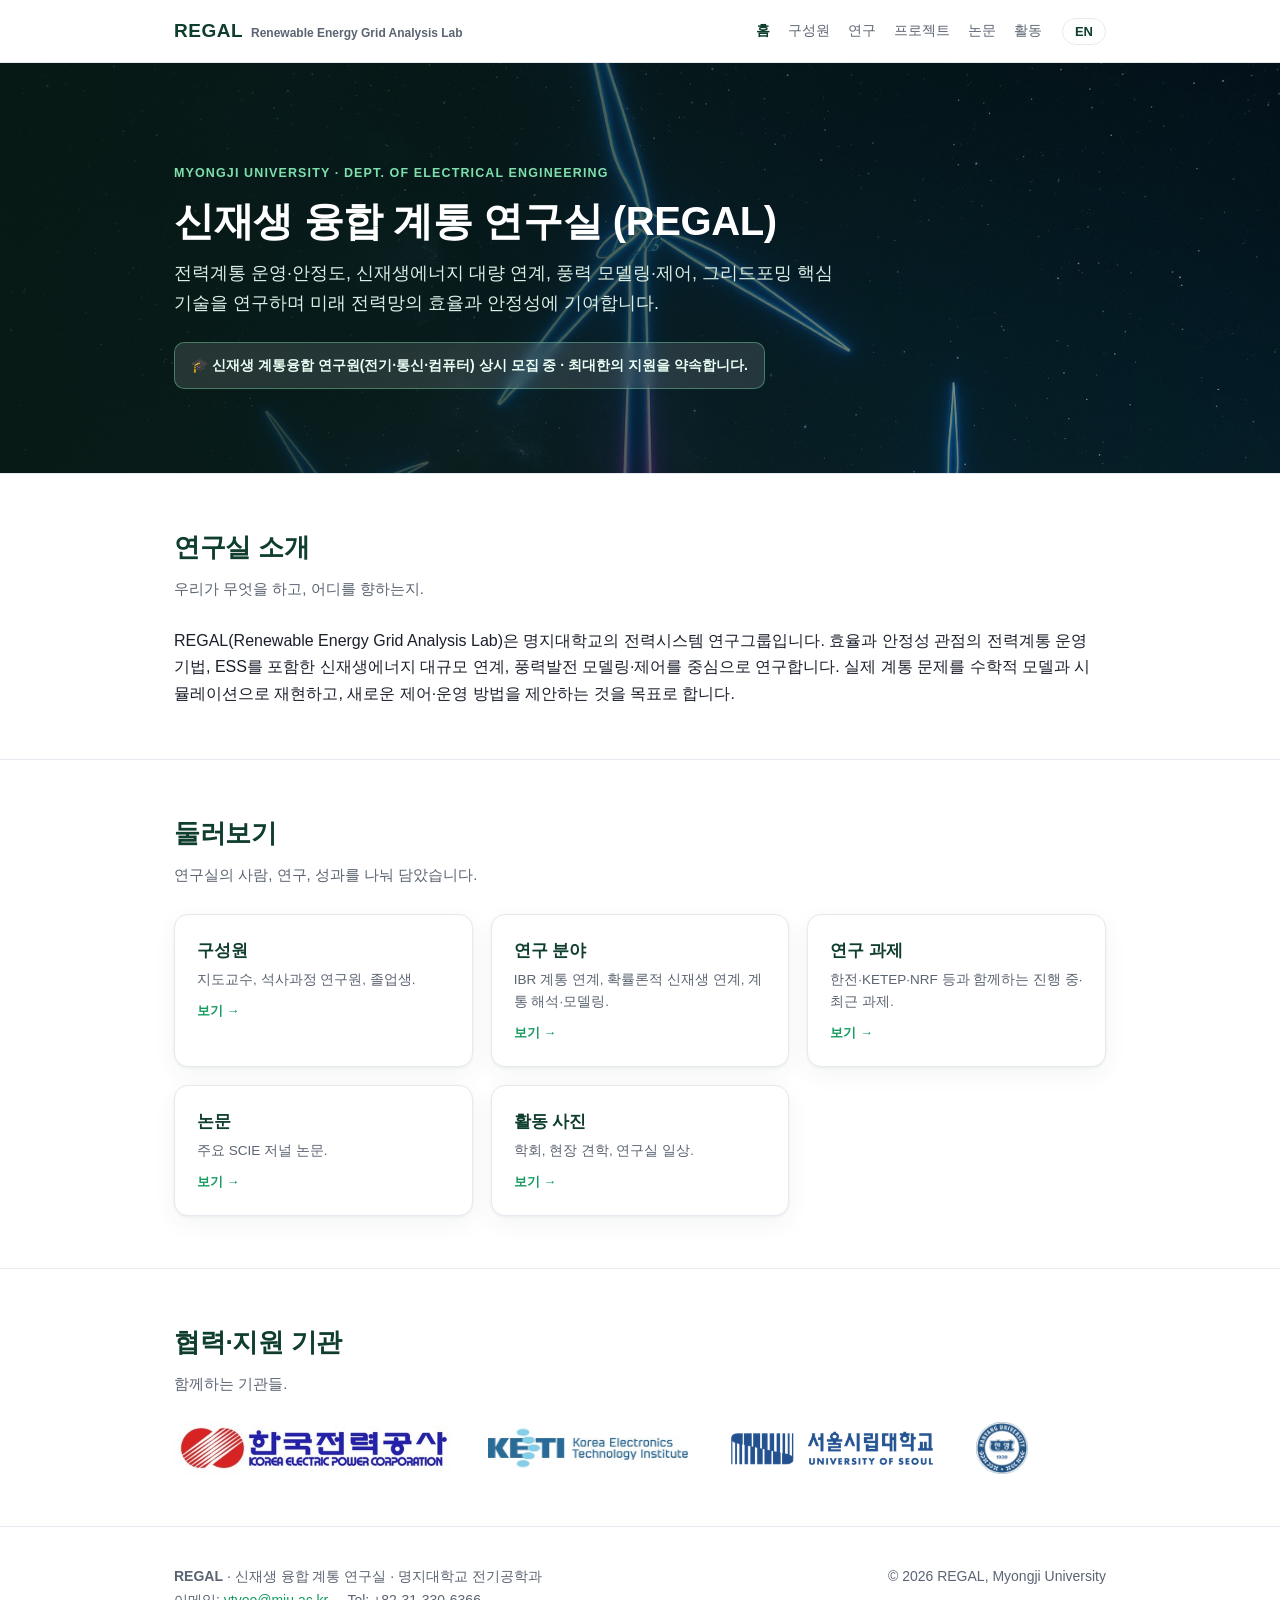
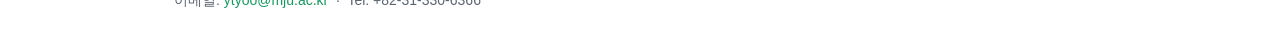
==== commit 0cf1c051: "Add files via upload" ====
--- a/index.html
+++ b/index.html
@@ -113,8 +113,8 @@
     <div class="suplogos">
       <img src="images/supporters/sup-kepco.jpg" alt="KEPCO" loading="lazy">
       <img src="images/supporters/sup-keti.jpg" alt="KETI" loading="lazy">
-      <img src="images/supporters/sup-gnu.jpg" alt="Gyeongsang National University" loading="lazy">
       <img src="images/supporters/sup-uos.png" alt="University of Seoul" loading="lazy">
+      <img src="images/supporters/sup-hyu.png" alt="Hanyang University" loading="lazy">
     </div>
   </div>
 </section>
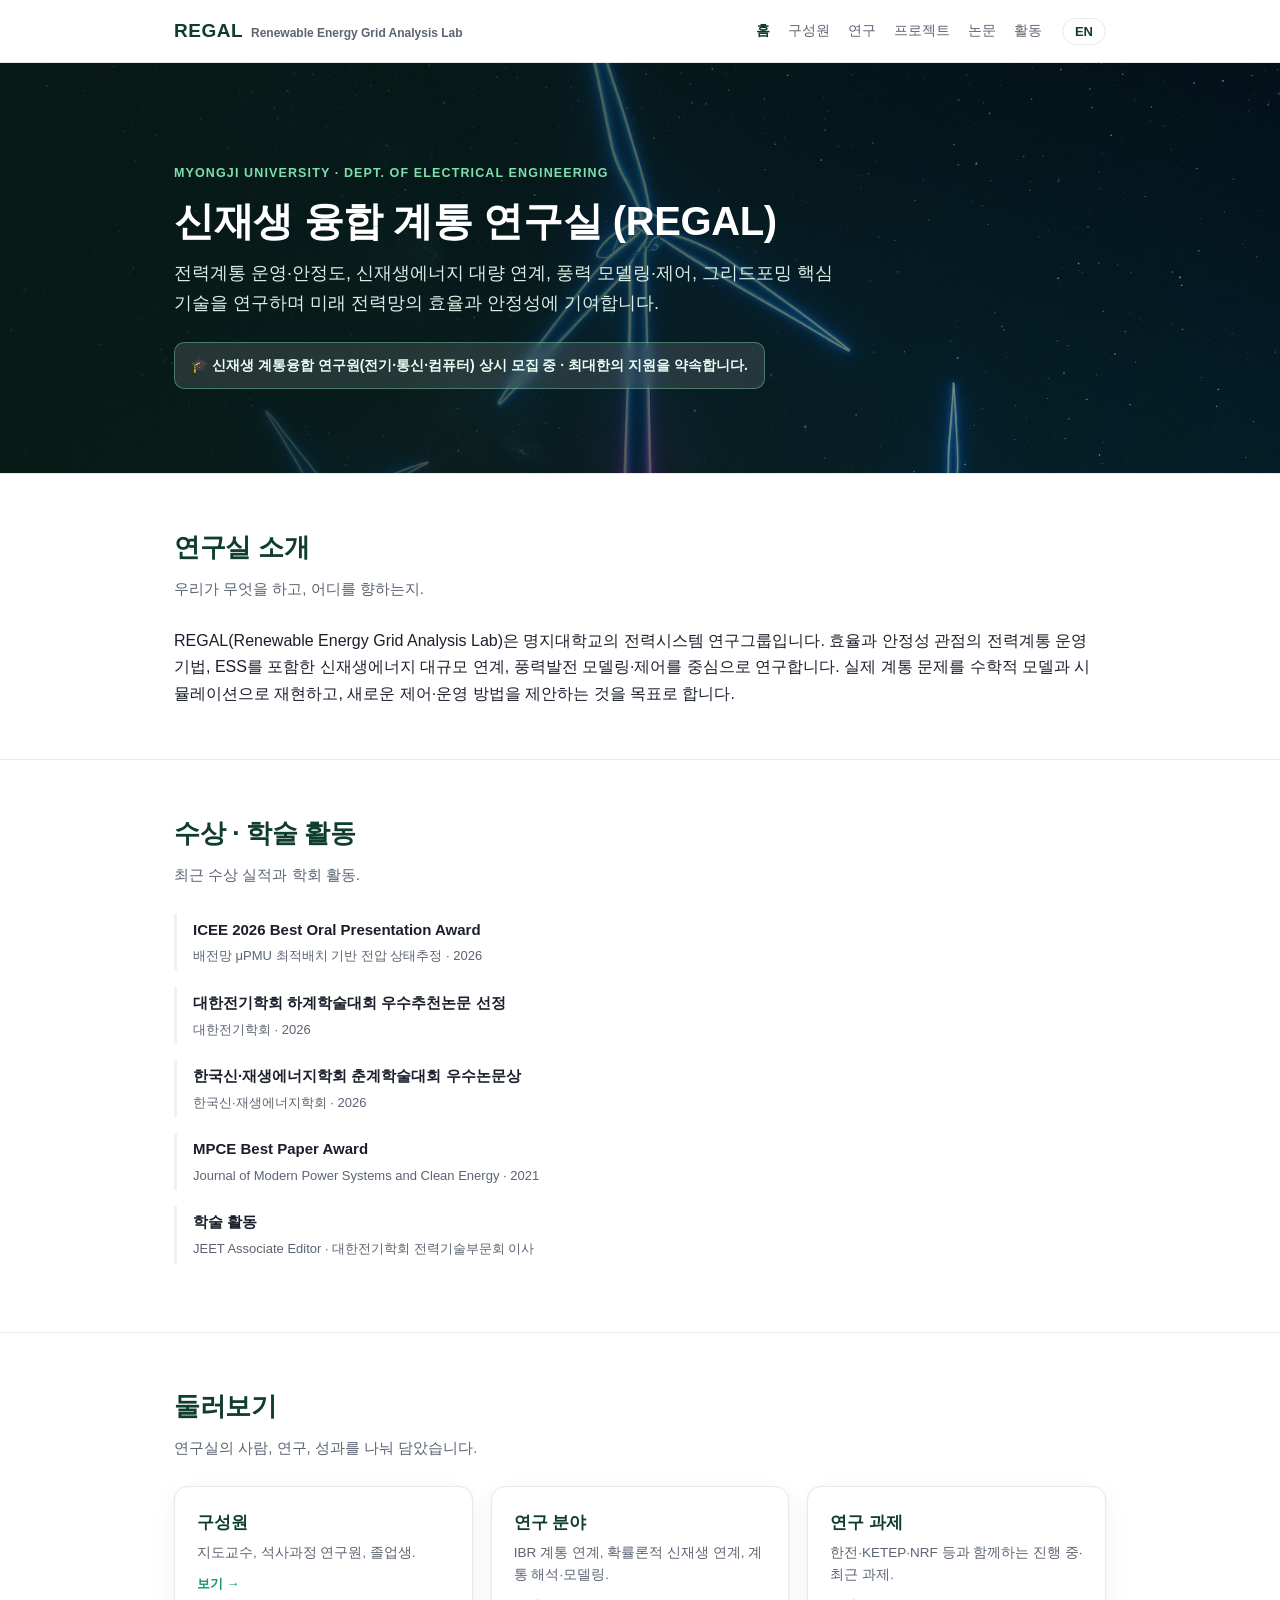
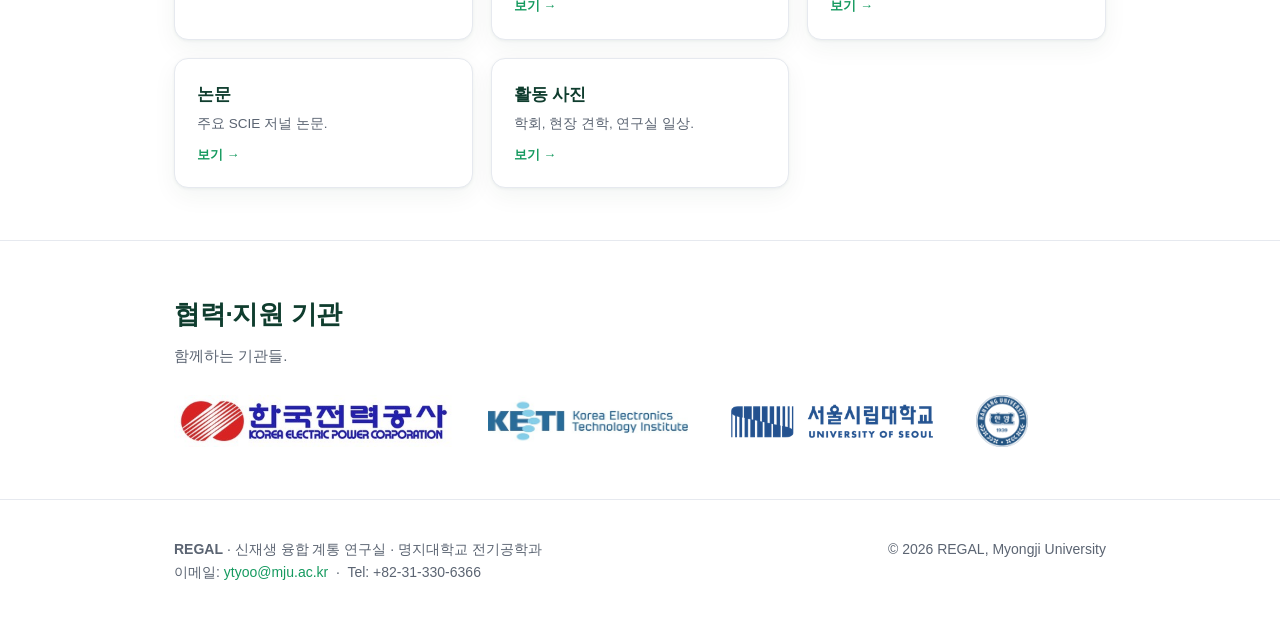
==== commit e78f3e14: "Update awards, alumni, publications, and research infrastructure - index.html: add Awards & Academic" ====
--- a/index.html
+++ b/index.html
@@ -60,6 +60,36 @@
       large-scale integration of renewable energy including storage devices (ESS), and wind-farm
       modeling and control. We reproduce real-grid problems through mathematical models and
       simulation and propose new control and operation methods.</p>
+  </div>
+</section>
+
+<!-- AWARDS -->
+<section id="awards">
+  <div class="wrap">
+    <h2><span data-ko>수상 · 학술 활동</span><span data-en>Awards &amp; Academic Service</span></h2>
+    <p class="sub" data-ko>최근 수상 실적과 학회 활동.</p>
+    <p class="sub" data-en>Recent awards and society activities.</p>
+
+    <div class="proj">
+      <div class="t"><span data-ko>ICEE 2026 Best Oral Presentation Award</span><span data-en>ICEE 2026 Best Oral Presentation Award</span></div>
+      <div class="m"><span data-ko>배전망 μPMU 최적배치 기반 전압 상태추정 · 2026</span><span data-en>Optimal μPMU placement for distribution-network voltage state estimation · 2026</span></div>
+    </div>
+    <div class="proj">
+      <div class="t"><span data-ko>대한전기학회 하계학술대회 우수추천논문 선정</span><span data-en>Recommended Paper, KIEE Summer Conference</span></div>
+      <div class="m"><span data-ko>대한전기학회 · 2026</span><span data-en>The Korean Institute of Electrical Engineers · 2026</span></div>
+    </div>
+    <div class="proj">
+      <div class="t"><span data-ko>한국신·재생에너지학회 춘계학술대회 우수논문상</span><span data-en>Best Paper Award, KSNRE Spring Conference</span></div>
+      <div class="m"><span data-ko>한국신·재생에너지학회 · 2026</span><span data-en>Korean Society for New and Renewable Energy · 2026</span></div>
+    </div>
+    <div class="proj">
+      <div class="t">MPCE Best Paper Award</div>
+      <div class="m"><span data-ko>Journal of Modern Power Systems and Clean Energy · 2021</span><span data-en>Journal of Modern Power Systems and Clean Energy · 2021</span></div>
+    </div>
+    <div class="proj">
+      <div class="t"><span data-ko>학술 활동</span><span data-en>Academic Service</span></div>
+      <div class="m"><span data-ko>JEET Associate Editor · 대한전기학회 전력기술부문회 이사</span><span data-en>Associate Editor, JEET · Director, Power Engineering Society of KIEE</span></div>
+    </div>
   </div>
 </section>
 
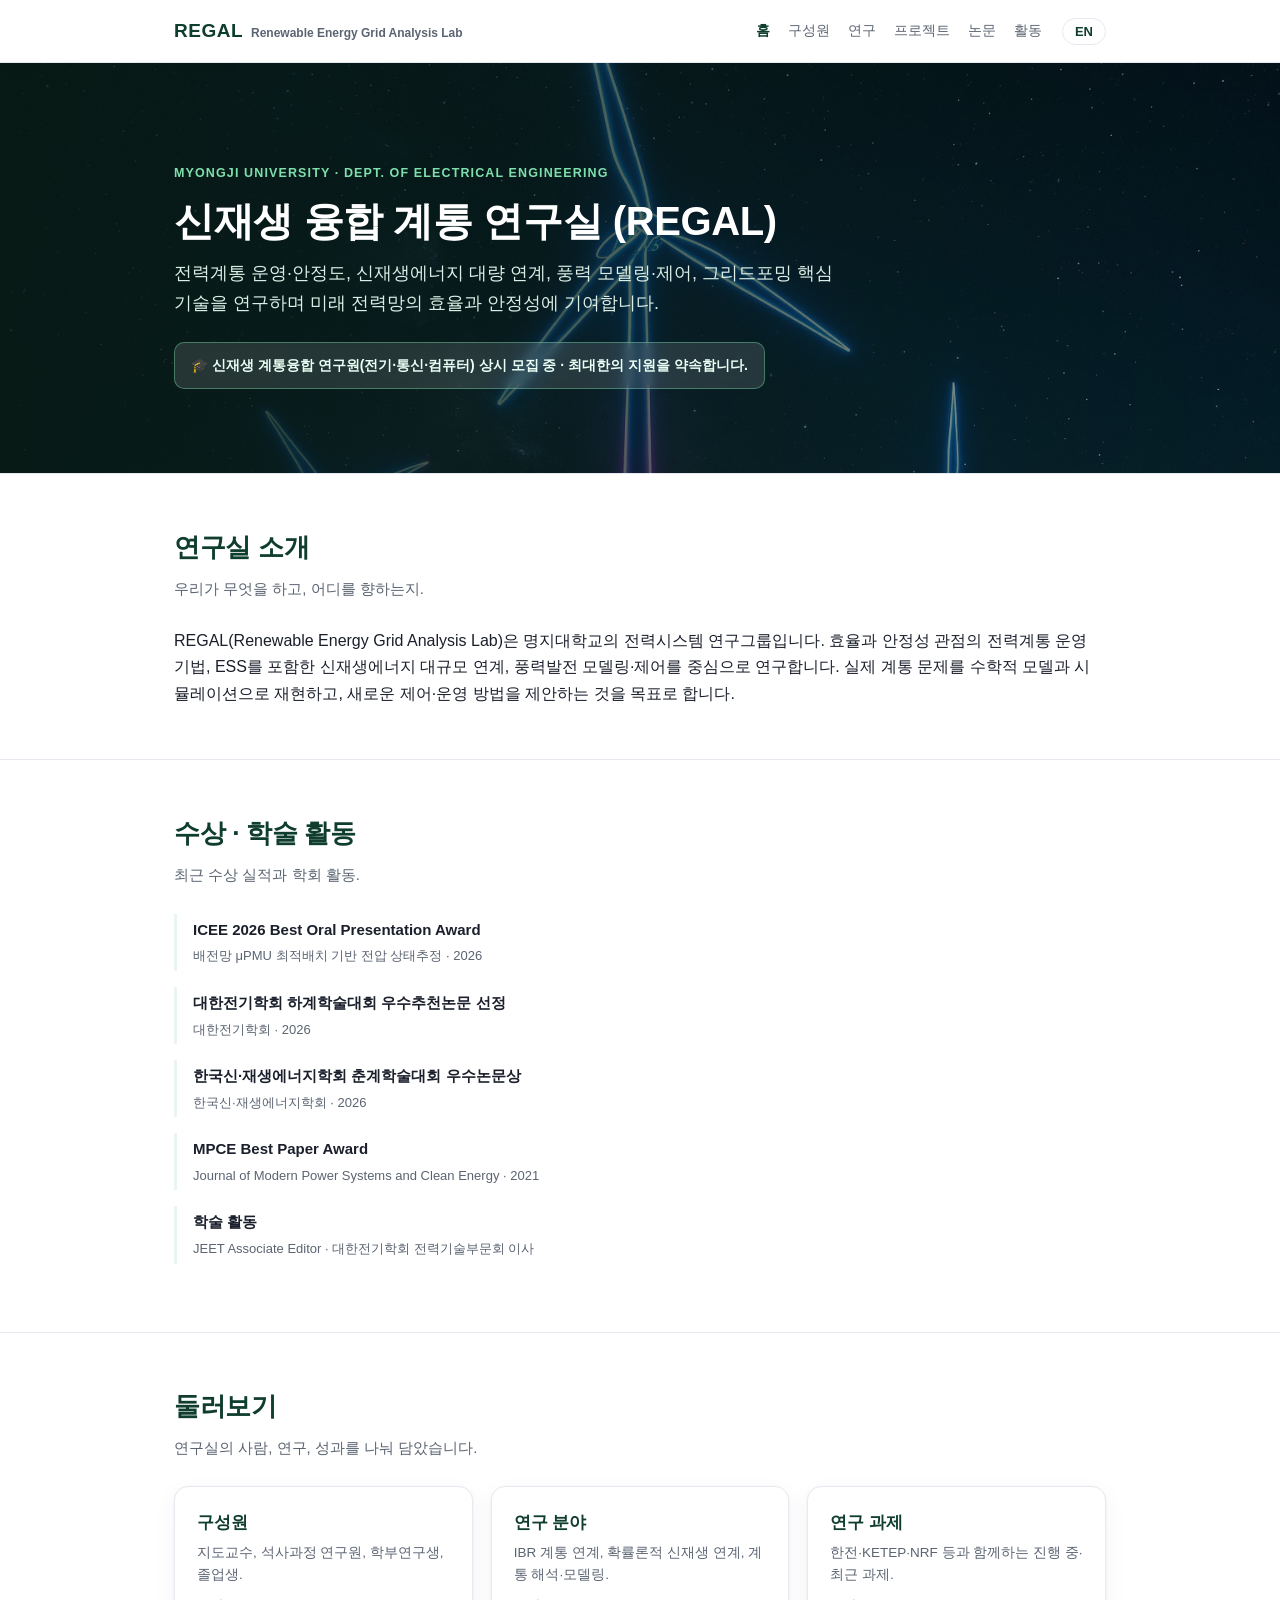
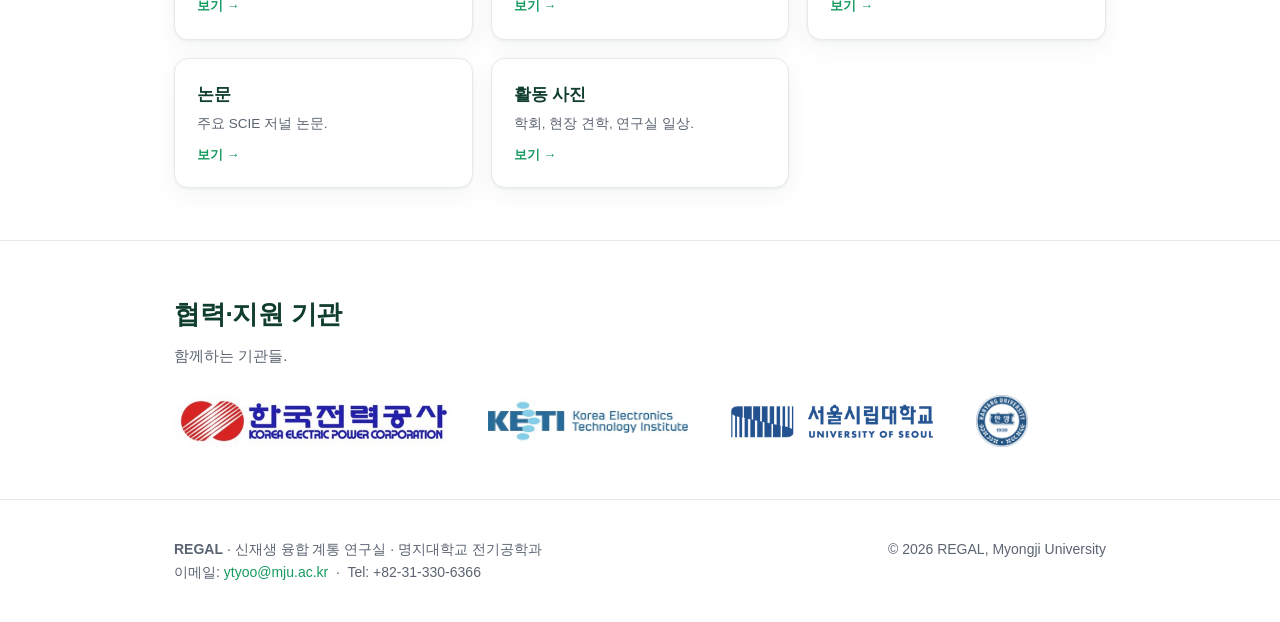
==== commit face5b4a: "Split undergraduate researchers into their own section - people.html: new Undergraduate Researchers " ====
--- a/index.html
+++ b/index.html
@@ -102,8 +102,8 @@
     <div class="grid explore">
       <a class="card xcard" href="people.html">
         <h3><span data-ko>구성원</span><span data-en>People</span></h3>
-        <p data-ko>지도교수, 석사과정 연구원, 졸업생.</p>
-        <p data-en>Principal investigator, master's students, and alumni.</p>
+        <p data-ko>지도교수, 석사과정 연구원, 학부연구생, 졸업생.</p>
+        <p data-en>Principal investigator, master's students, undergraduate researchers, and alumni.</p>
         <div class="go"><span data-ko>보기 →</span><span data-en>View →</span></div>
       </a>
       <a class="card xcard" href="research.html">
